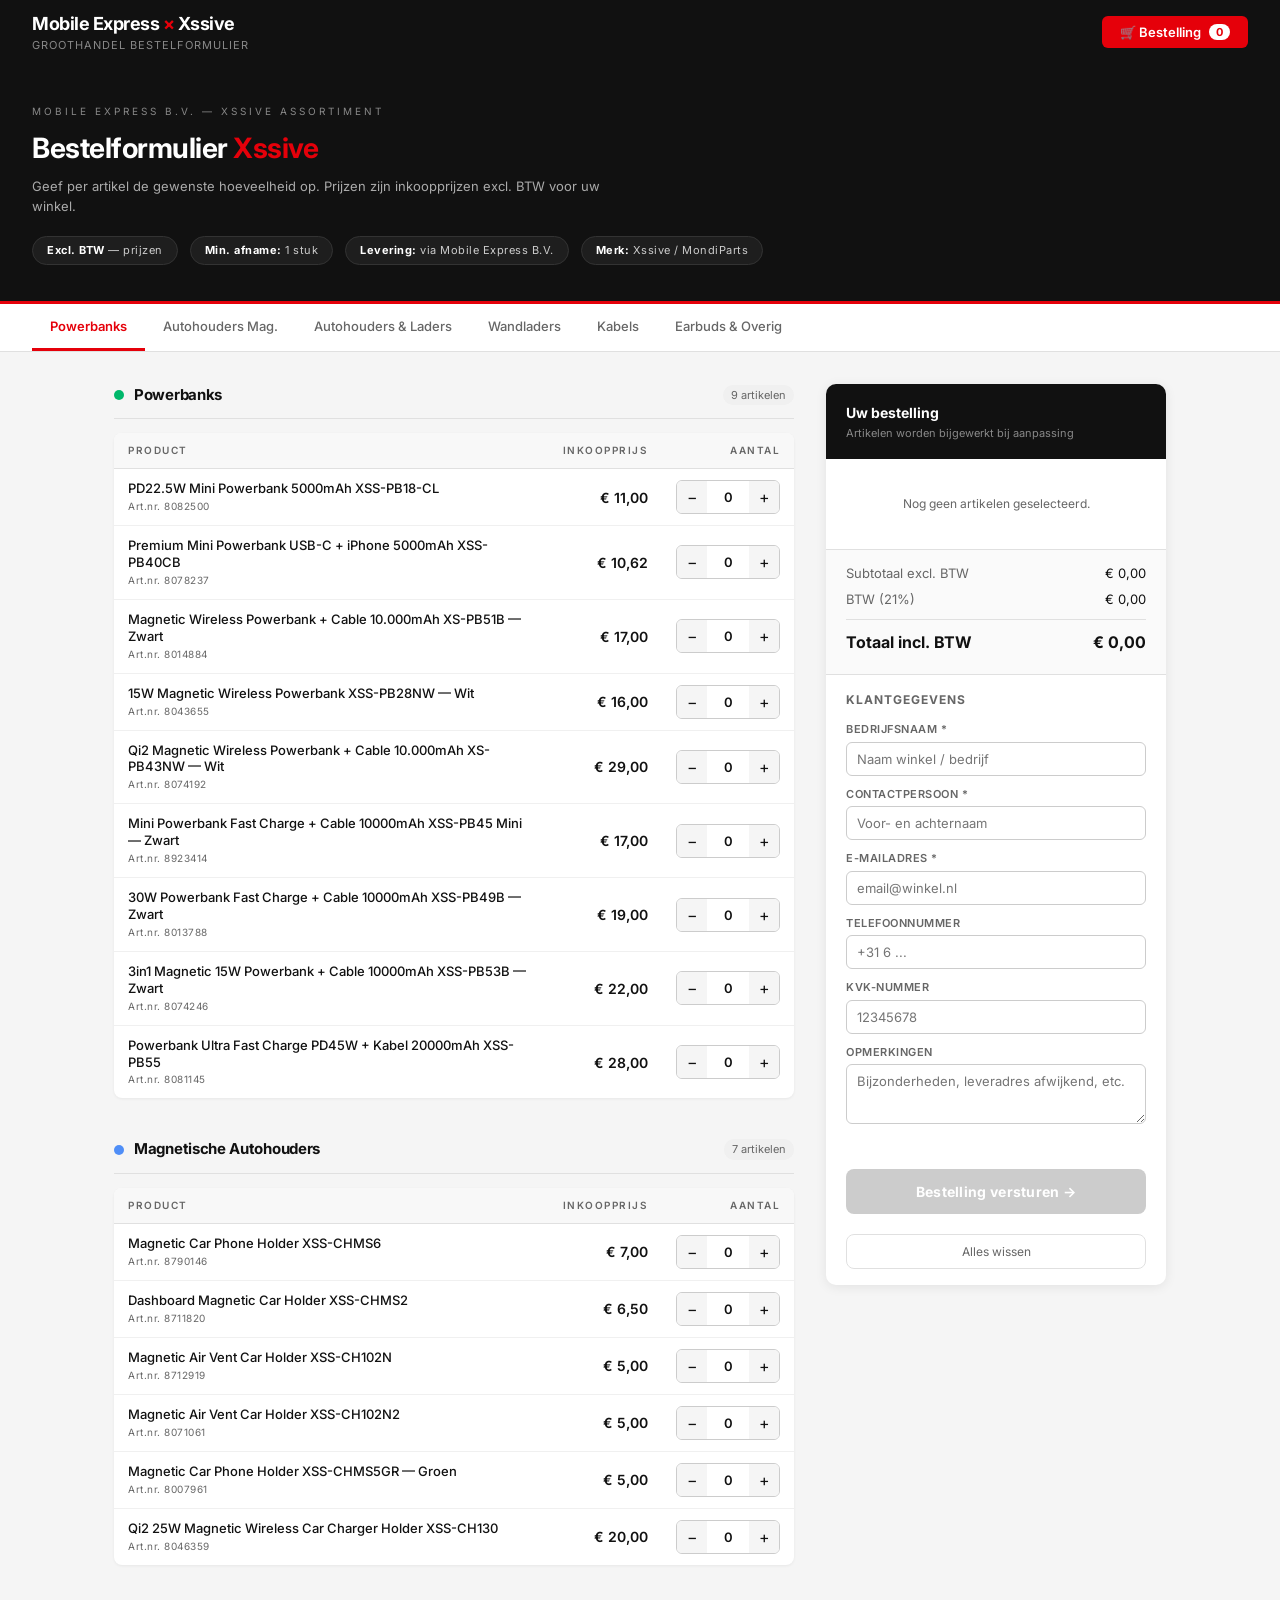
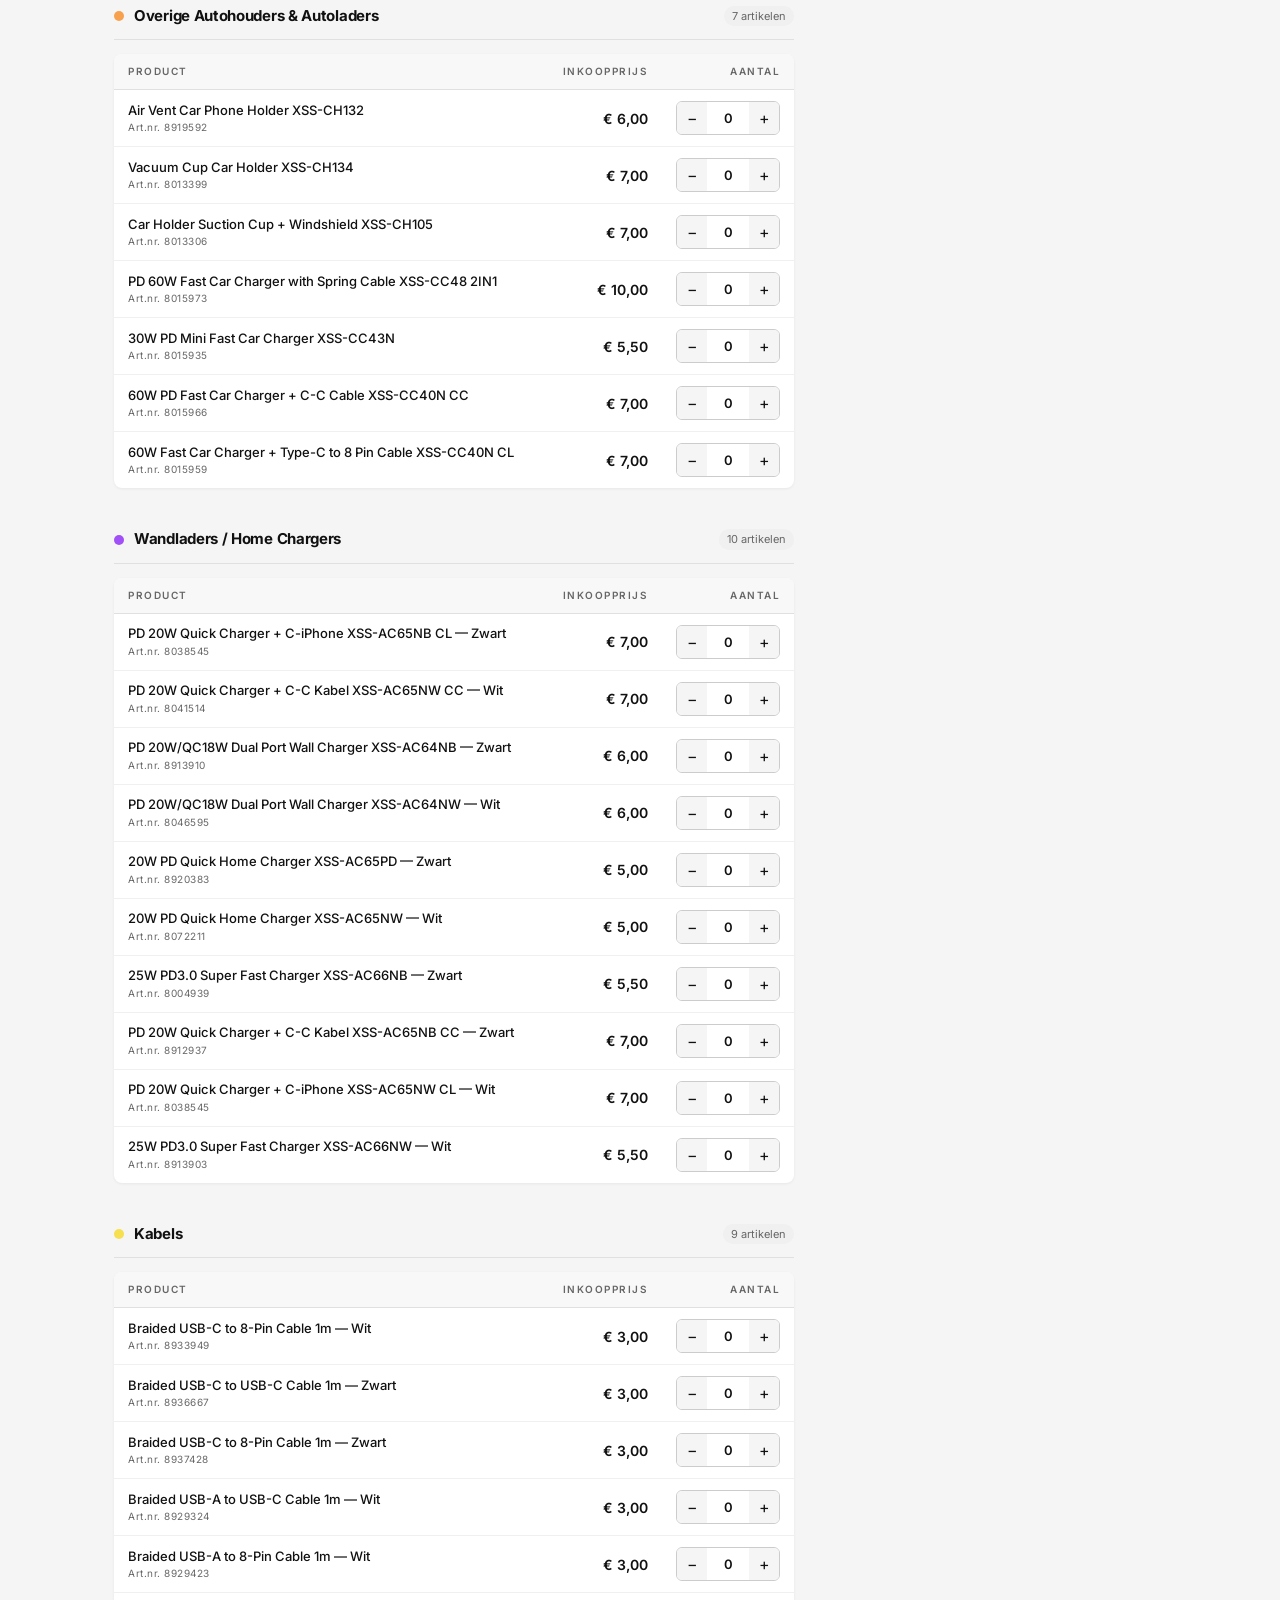
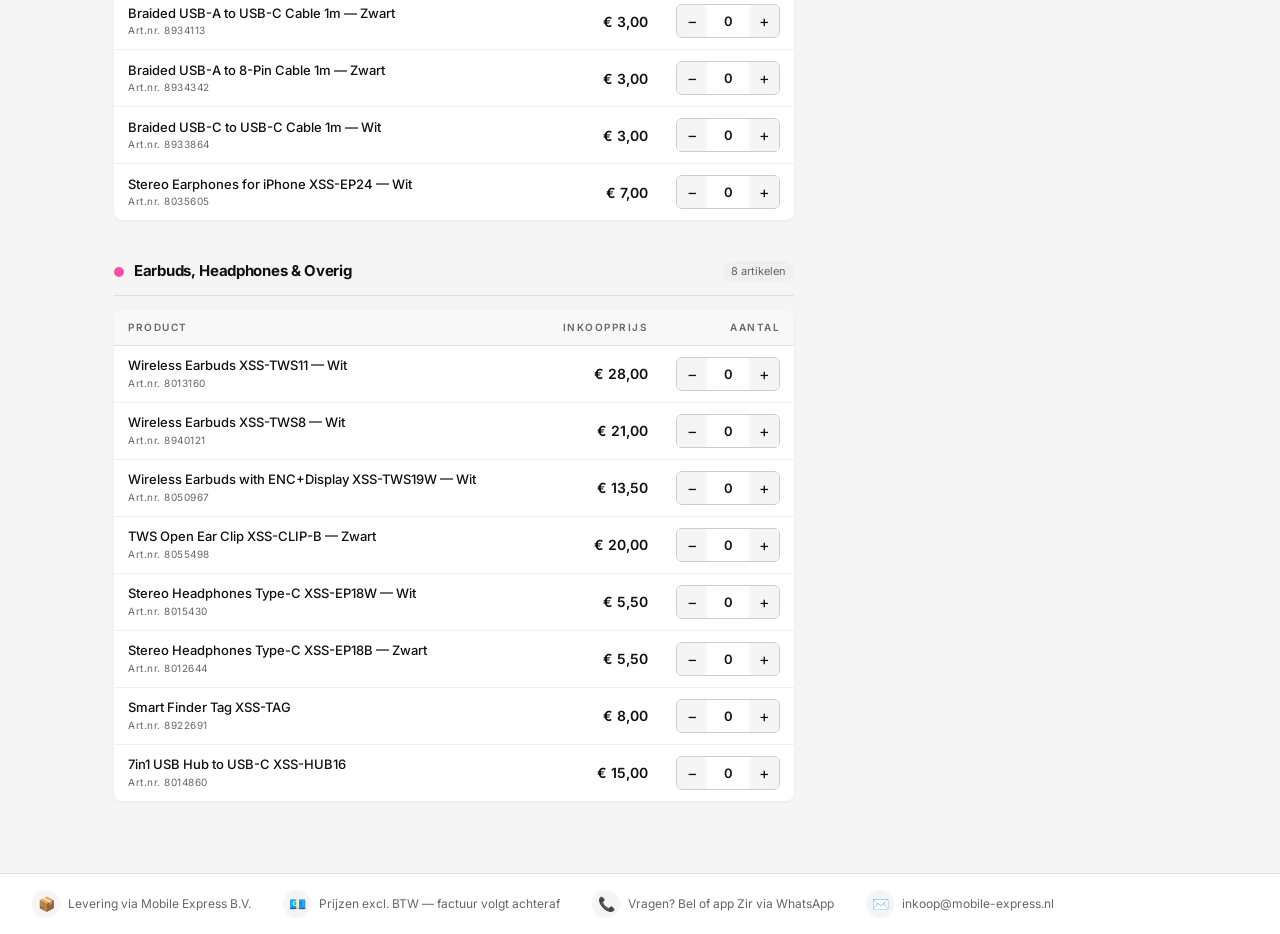
==== xssive.html @ 96670364 "Add files via upload" ====
<!DOCTYPE html>
<html lang="nl">
<head>
<meta charset="UTF-8">
<meta name="viewport" content="width=device-width, initial-scale=1.0">
<title>Xssive Bestelformulier — Mobile Express B.V.</title>
<link href="https://fonts.googleapis.com/css2?family=Inter:wght@400;500;600;700&display=swap" rel="stylesheet">
<style>
  *, *::before, *::after { box-sizing: border-box; margin: 0; padding: 0; }

  :root {
    --primary: #111111;
    --accent: #E5000A;
    --bg: #f5f5f5;
    --white: #ffffff;
    --border: #e0e0e0;
    --text: #111111;
    --muted: #666666;
    --light: #fafafa;
    --green: #007a33;
    --input-border: #cccccc;
  }

  body {
    font-family: 'Inter', -apple-system, sans-serif;
    background: var(--bg);
    color: var(--text);
    font-size: 14px;
    line-height: 1.5;
  }

  /* ── HEADER ── */
  .site-header {
    background: var(--primary);
    color: white;
    padding: 0 32px;
    display: flex;
    align-items: center;
    justify-content: space-between;
    height: 64px;
    position: sticky;
    top: 0;
    z-index: 100;
  }
  .site-header .brand {
    font-size: 18px;
    font-weight: 700;
    letter-spacing: -0.5px;
    color: white;
    text-decoration: none;
  }
  .site-header .brand span { color: var(--accent); }
  .site-header .tagline {
    font-size: 11px;
    color: #888;
    letter-spacing: 1px;
    text-transform: uppercase;
  }
  .cart-indicator {
    background: var(--accent);
    color: white;
    border: none;
    border-radius: 6px;
    padding: 8px 18px;
    font-size: 13px;
    font-weight: 600;
    cursor: pointer;
    font-family: inherit;
    display: flex;
    align-items: center;
    gap: 8px;
  }
  .cart-count {
    background: white;
    color: var(--accent);
    border-radius: 10px;
    padding: 1px 7px;
    font-size: 11px;
    font-weight: 700;
  }

  /* ── PAGE HERO ── */
  .page-hero {
    background: var(--primary);
    color: white;
    padding: 40px 32px 36px;
    border-bottom: 3px solid var(--accent);
  }
  .page-hero .hero-label {
    font-size: 10px;
    letter-spacing: 3px;
    text-transform: uppercase;
    color: #888;
    margin-bottom: 8px;
  }
  .page-hero h1 {
    font-size: 28px;
    font-weight: 700;
    letter-spacing: -0.5px;
    margin-bottom: 8px;
  }
  .page-hero h1 em {
    color: var(--accent);
    font-style: normal;
  }
  .page-hero p {
    color: #aaa;
    font-size: 13px;
    max-width: 600px;
  }
  .hero-pills {
    display: flex;
    gap: 12px;
    margin-top: 20px;
    flex-wrap: wrap;
  }
  .pill {
    background: #1e1e1e;
    border: 1px solid #333;
    border-radius: 20px;
    padding: 5px 14px;
    font-size: 11px;
    color: #ccc;
    letter-spacing: 0.5px;
  }
  .pill strong { color: white; }

  /* ── CATEGORY TABS ── */
  .cat-nav {
    background: white;
    border-bottom: 1px solid var(--border);
    padding: 0 32px;
    display: flex;
    gap: 0;
    overflow-x: auto;
    position: sticky;
    top: 64px;
    z-index: 90;
  }
  .cat-btn {
    background: none;
    border: none;
    border-bottom: 3px solid transparent;
    padding: 14px 18px;
    font-size: 13px;
    font-weight: 500;
    color: var(--muted);
    cursor: pointer;
    white-space: nowrap;
    font-family: inherit;
    transition: color 0.15s, border-color 0.15s;
  }
  .cat-btn:hover { color: var(--text); }
  .cat-btn.active {
    color: var(--accent);
    border-bottom-color: var(--accent);
    font-weight: 600;
  }

  /* ── MAIN LAYOUT ── */
  .main {
    max-width: 1100px;
    margin: 0 auto;
    padding: 32px 24px;
    display: grid;
    grid-template-columns: 1fr 340px;
    gap: 32px;
    align-items: start;
  }

  /* ── CATEGORY SECTIONS ── */
  .cat-section { margin-bottom: 40px; }
  .cat-section:last-child { margin-bottom: 0; }

  .cat-heading {
    display: flex;
    align-items: center;
    gap: 10px;
    margin-bottom: 14px;
    padding-bottom: 12px;
    border-bottom: 1px solid var(--border);
  }
  .cat-dot {
    width: 10px;
    height: 10px;
    border-radius: 50%;
    flex-shrink: 0;
  }
  .cat-heading h2 {
    font-size: 15px;
    font-weight: 700;
    letter-spacing: -0.3px;
    flex: 1;
  }
  .cat-count {
    font-size: 11px;
    color: var(--muted);
    background: #f0f0f0;
    padding: 2px 8px;
    border-radius: 10px;
  }

  /* ── PRODUCT TABLE ── */
  .product-table {
    width: 100%;
    border-collapse: collapse;
    background: white;
    border-radius: 8px;
    overflow: hidden;
    box-shadow: 0 1px 3px rgba(0,0,0,0.06);
  }
  .product-table thead {
    background: #f8f8f8;
    border-bottom: 1px solid var(--border);
  }
  .product-table thead th {
    padding: 10px 14px;
    font-size: 10px;
    font-weight: 600;
    text-transform: uppercase;
    letter-spacing: 1.5px;
    color: var(--muted);
    text-align: left;
  }
  .product-table thead th:last-child,
  .product-table thead th:nth-last-child(2) { text-align: right; }
  .product-table tbody tr {
    border-bottom: 1px solid #f0f0f0;
    transition: background 0.1s;
  }
  .product-table tbody tr:last-child { border-bottom: none; }
  .product-table tbody tr:hover { background: #fafafa; }
  .product-table tbody td {
    padding: 11px 14px;
    vertical-align: middle;
  }
  .product-table tbody td:last-child { text-align: right; }
  .product-table tbody td:nth-last-child(2) { text-align: right; }

  .prod-name { font-size: 13px; font-weight: 500; line-height: 1.3; }
  .prod-sku { font-size: 10px; color: var(--muted); margin-top: 2px; letter-spacing: 0.5px; }
  .prod-price { font-size: 14px; font-weight: 600; color: var(--text); white-space: nowrap; }

  /* ── QTY INPUT ── */
  .qty-cell { width: 110px; }
  .qty-wrap {
    display: flex;
    align-items: center;
    border: 1px solid var(--input-border);
    border-radius: 6px;
    overflow: hidden;
    background: white;
  }
  .qty-btn {
    width: 30px;
    height: 32px;
    background: #f5f5f5;
    border: none;
    font-size: 16px;
    cursor: pointer;
    color: var(--text);
    display: flex;
    align-items: center;
    justify-content: center;
    transition: background 0.1s;
    flex-shrink: 0;
    font-family: inherit;
  }
  .qty-btn:hover { background: #eee; }
  .qty-input {
    width: 42px;
    height: 32px;
    border: none;
    text-align: center;
    font-size: 13px;
    font-weight: 600;
    font-family: inherit;
    background: white;
    color: var(--text);
    outline: none;
    -moz-appearance: textfield;
  }
  .qty-input::-webkit-outer-spin-button,
  .qty-input::-webkit-inner-spin-button { -webkit-appearance: none; }

  /* ── ORDER SIDEBAR ── */
  .order-sidebar {
    position: sticky;
    top: 120px;
  }

  .sidebar-card {
    background: white;
    border-radius: 10px;
    box-shadow: 0 2px 12px rgba(0,0,0,0.08);
    overflow: hidden;
  }
  .sidebar-header {
    background: var(--primary);
    color: white;
    padding: 18px 20px;
  }
  .sidebar-header h3 {
    font-size: 14px;
    font-weight: 700;
    margin-bottom: 2px;
  }
  .sidebar-header p {
    font-size: 11px;
    color: #888;
  }

  .order-lines {
    padding: 16px 20px;
    max-height: 340px;
    overflow-y: auto;
    min-height: 80px;
  }
  .order-empty {
    text-align: center;
    color: var(--muted);
    font-size: 12px;
    padding: 20px 0;
  }
  .order-line {
    display: flex;
    justify-content: space-between;
    align-items: flex-start;
    padding: 7px 0;
    border-bottom: 1px solid #f5f5f5;
    gap: 8px;
  }
  .order-line:last-child { border-bottom: none; }
  .order-line-name {
    font-size: 11px;
    line-height: 1.4;
    flex: 1;
    color: var(--text);
  }
  .order-line-qty {
    font-size: 11px;
    color: var(--muted);
    white-space: nowrap;
  }
  .order-line-total {
    font-size: 12px;
    font-weight: 600;
    white-space: nowrap;
    color: var(--text);
  }

  .sidebar-totals {
    padding: 14px 20px;
    background: #fafafa;
    border-top: 1px solid var(--border);
  }
  .total-row {
    display: flex;
    justify-content: space-between;
    margin-bottom: 6px;
    font-size: 13px;
  }
  .total-row.grand {
    font-weight: 700;
    font-size: 16px;
    margin-top: 10px;
    padding-top: 10px;
    border-top: 1px solid var(--border);
  }
  .total-row .label { color: var(--muted); }
  .total-row.grand .label { color: var(--text); }

  /* ── KLANTGEGEVENS FORM ── */
  .customer-form {
    padding: 16px 20px;
    border-top: 1px solid var(--border);
  }
  .customer-form h4 {
    font-size: 12px;
    font-weight: 700;
    text-transform: uppercase;
    letter-spacing: 1px;
    color: var(--muted);
    margin-bottom: 12px;
  }
  .form-field {
    margin-bottom: 10px;
  }
  .form-field label {
    display: block;
    font-size: 11px;
    font-weight: 600;
    color: var(--muted);
    margin-bottom: 4px;
    text-transform: uppercase;
    letter-spacing: 0.5px;
  }
  .form-field input,
  .form-field textarea,
  .form-field select {
    width: 100%;
    border: 1px solid var(--input-border);
    border-radius: 6px;
    padding: 8px 10px;
    font-size: 13px;
    font-family: inherit;
    color: var(--text);
    background: white;
    outline: none;
    transition: border-color 0.15s;
  }
  .form-field input:focus,
  .form-field textarea:focus,
  .form-field select:focus { border-color: var(--accent); }
  .form-field textarea { resize: vertical; min-height: 60px; }

  /* ── SUBMIT ── */
  .btn-order {
    width: 100%;
    background: var(--accent);
    color: white;
    border: none;
    border-radius: 8px;
    padding: 14px;
    font-size: 14px;
    font-weight: 700;
    cursor: pointer;
    font-family: inherit;
    letter-spacing: 0.3px;
    margin: 14px 20px 20px;
    width: calc(100% - 40px);
    transition: background 0.15s;
  }
  .btn-order:hover { background: #c0000a; }
  .btn-order:disabled {
    background: #ccc;
    cursor: not-allowed;
  }

  .btn-reset {
    width: calc(100% - 40px);
    margin: 0 20px 16px;
    background: none;
    border: 1px solid var(--border);
    border-radius: 8px;
    padding: 9px;
    font-size: 12px;
    color: var(--muted);
    cursor: pointer;
    font-family: inherit;
    transition: background 0.1s;
  }
  .btn-reset:hover { background: #f5f5f5; }

  /* ── INFO FOOTER ── */
  .info-bar {
    background: white;
    border-top: 1px solid var(--border);
    padding: 16px 32px;
    display: flex;
    gap: 32px;
    flex-wrap: wrap;
    margin-top: 40px;
  }
  .info-item {
    display: flex;
    align-items: center;
    gap: 8px;
    font-size: 12px;
    color: var(--muted);
  }
  .info-icon {
    width: 28px;
    height: 28px;
    background: #f5f5f5;
    border-radius: 50%;
    display: flex;
    align-items: center;
    justify-content: center;
    font-size: 14px;
  }

  /* ── SUCCESS STATE ── */
  .success-overlay {
    display: none;
    position: fixed;
    inset: 0;
    background: rgba(0,0,0,0.7);
    z-index: 200;
    align-items: center;
    justify-content: center;
  }
  .success-overlay.show { display: flex; }
  .success-box {
    background: white;
    border-radius: 12px;
    padding: 40px;
    max-width: 440px;
    width: 90%;
    text-align: center;
  }
  .success-icon {
    width: 64px;
    height: 64px;
    background: #e8f5e9;
    border-radius: 50%;
    display: flex;
    align-items: center;
    justify-content: center;
    font-size: 30px;
    margin: 0 auto 20px;
  }
  .success-box h2 { font-size: 20px; font-weight: 700; margin-bottom: 8px; }
  .success-box p { color: var(--muted); font-size: 13px; margin-bottom: 20px; line-height: 1.6; }
  .success-box button {
    background: var(--primary);
    color: white;
    border: none;
    border-radius: 8px;
    padding: 12px 28px;
    font-size: 14px;
    font-weight: 600;
    cursor: pointer;
    font-family: inherit;
  }

  /* Responsive */
  @media (max-width: 800px) {
    .main { grid-template-columns: 1fr; padding: 16px; }
    .order-sidebar { position: static; }
    .cat-nav { padding: 0 16px; }
    .page-hero { padding: 24px 16px; }
    .site-header { padding: 0 16px; }
  }

  /* Colors per category */
  .dot-pb  { background: #00b86b; }
  .dot-mag { background: #4f8ef7; }
  .dot-car { background: #f7a14f; }
  .dot-wl  { background: #a14ff7; }
  .dot-kab { background: #f7e04f; }
  .dot-ear { background: #f74fa1; }
</style>
</head>
<body>

<!-- HEADER -->
<header class="site-header">
  <div>
    <a class="brand" href="#">Mobile Express <span>×</span> Xssive</a>
    <div class="tagline">Groothandel bestelformulier</div>
  </div>
  <button class="cart-indicator" onclick="scrollToSidebar()">
    🛒 Bestelling
    <span class="cart-count" id="cartCount">0</span>
  </button>
</header>

<!-- HERO -->
<div class="page-hero">
  <div class="hero-label">Mobile Express B.V. — Xssive assortiment</div>
  <h1>Bestelformulier <em>Xssive</em></h1>
  <p>Geef per artikel de gewenste hoeveelheid op. Prijzen zijn inkoopprijzen excl. BTW voor uw winkel.</p>
  <div class="hero-pills">
    <div class="pill"><strong>Excl. BTW</strong> — prijzen</div>
    <div class="pill"><strong>Min. afname:</strong> 1 stuk</div>
    <div class="pill"><strong>Levering:</strong> via Mobile Express B.V.</div>
    <div class="pill"><strong>Merk:</strong> Xssive / MondiParts</div>
  </div>
</div>

<!-- CATEGORY TABS -->
<nav class="cat-nav" id="catNav">
  <button class="cat-btn active" onclick="scrollTo('powerbanks')">Powerbanks</button>
  <button class="cat-btn" onclick="scrollTo('mag')">Autohouders Mag.</button>
  <button class="cat-btn" onclick="scrollTo('car')">Autohouders & Laders</button>
  <button class="cat-btn" onclick="scrollTo('wandladers')">Wandladers</button>
  <button class="cat-btn" onclick="scrollTo('kabels')">Kabels</button>
  <button class="cat-btn" onclick="scrollTo('earbuds')">Earbuds & Overig</button>
</nav>

<!-- MAIN -->
<div class="main">
  <div class="products-col">

    <!-- ── POWERBANKS ── -->
    <div class="cat-section" id="powerbanks">
      <div class="cat-heading">
        <div class="cat-dot dot-pb"></div>
        <h2>Powerbanks</h2>
        <span class="cat-count">9 artikelen</span>
      </div>
      <table class="product-table">
        <thead>
          <tr>
            <th>Product</th>
            <th>Inkoopprijs</th>
            <th style="width:110px">Aantal</th>
          </tr>
        </thead>
        <tbody>
          <tr>
            <td><div class="prod-name">PD22.5W Mini Powerbank 5000mAh XSS-PB18-CL</div><div class="prod-sku">Art.nr. 8082500</div></td>
            <td><span class="prod-price">€ 11,00</span></td>
            <td class="qty-cell"><div class="qty-wrap"><button class="qty-btn" onclick="adj(this,-1)">−</button><input class="qty-input" type="number" min="0" value="0" onchange="updateCart()" data-name="PD22.5W Mini Powerbank 5000mAh XSS-PB18-CL" data-price="11.00"><button class="qty-btn" onclick="adj(this,1)">+</button></div></td>
          </tr>
          <tr>
            <td><div class="prod-name">Premium Mini Powerbank USB-C + iPhone 5000mAh XSS-PB40CB</div><div class="prod-sku">Art.nr. 8078237</div></td>
            <td><span class="prod-price">€ 10,62</span></td>
            <td class="qty-cell"><div class="qty-wrap"><button class="qty-btn" onclick="adj(this,-1)">−</button><input class="qty-input" type="number" min="0" value="0" onchange="updateCart()" data-name="Premium Mini Powerbank USB-C + iPhone 5000mAh XSS-PB40CB" data-price="10.62"><button class="qty-btn" onclick="adj(this,1)">+</button></div></td>
          </tr>
          <tr>
            <td><div class="prod-name">Magnetic Wireless Powerbank + Cable 10.000mAh XS-PB51B — Zwart</div><div class="prod-sku">Art.nr. 8014884</div></td>
            <td><span class="prod-price">€ 17,00</span></td>
            <td class="qty-cell"><div class="qty-wrap"><button class="qty-btn" onclick="adj(this,-1)">−</button><input class="qty-input" type="number" min="0" value="0" onchange="updateCart()" data-name="Magnetic Wireless Powerbank + Cable 10.000mAh XS-PB51B — Zwart" data-price="17.00"><button class="qty-btn" onclick="adj(this,1)">+</button></div></td>
          </tr>
          <tr>
            <td><div class="prod-name">15W Magnetic Wireless Powerbank XSS-PB28NW — Wit</div><div class="prod-sku">Art.nr. 8043655</div></td>
            <td><span class="prod-price">€ 16,00</span></td>
            <td class="qty-cell"><div class="qty-wrap"><button class="qty-btn" onclick="adj(this,-1)">−</button><input class="qty-input" type="number" min="0" value="0" onchange="updateCart()" data-name="15W Magnetic Wireless Powerbank XSS-PB28NW — Wit" data-price="16.00"><button class="qty-btn" onclick="adj(this,1)">+</button></div></td>
          </tr>
          <tr>
            <td><div class="prod-name">Qi2 Magnetic Wireless Powerbank + Cable 10.000mAh XS-PB43NW — Wit</div><div class="prod-sku">Art.nr. 8074192</div></td>
            <td><span class="prod-price">€ 29,00</span></td>
            <td class="qty-cell"><div class="qty-wrap"><button class="qty-btn" onclick="adj(this,-1)">−</button><input class="qty-input" type="number" min="0" value="0" onchange="updateCart()" data-name="Qi2 Magnetic Wireless Powerbank + Cable 10.000mAh XS-PB43NW — Wit" data-price="29.00"><button class="qty-btn" onclick="adj(this,1)">+</button></div></td>
          </tr>
          <tr>
            <td><div class="prod-name">Mini Powerbank Fast Charge + Cable 10000mAh XSS-PB45 Mini — Zwart</div><div class="prod-sku">Art.nr. 8923414</div></td>
            <td><span class="prod-price">€ 17,00</span></td>
            <td class="qty-cell"><div class="qty-wrap"><button class="qty-btn" onclick="adj(this,-1)">−</button><input class="qty-input" type="number" min="0" value="0" onchange="updateCart()" data-name="Mini Powerbank Fast Charge + Cable 10000mAh XSS-PB45 Mini — Zwart" data-price="17.00"><button class="qty-btn" onclick="adj(this,1)">+</button></div></td>
          </tr>
          <tr>
            <td><div class="prod-name">30W Powerbank Fast Charge + Cable 10000mAh XSS-PB49B — Zwart</div><div class="prod-sku">Art.nr. 8013788</div></td>
            <td><span class="prod-price">€ 19,00</span></td>
            <td class="qty-cell"><div class="qty-wrap"><button class="qty-btn" onclick="adj(this,-1)">−</button><input class="qty-input" type="number" min="0" value="0" onchange="updateCart()" data-name="30W Powerbank Fast Charge + Cable 10000mAh XSS-PB49B — Zwart" data-price="19.00"><button class="qty-btn" onclick="adj(this,1)">+</button></div></td>
          </tr>
          <tr>
            <td><div class="prod-name">3in1 Magnetic 15W Powerbank + Cable 10000mAh XSS-PB53B — Zwart</div><div class="prod-sku">Art.nr. 8074246</div></td>
            <td><span class="prod-price">€ 22,00</span></td>
            <td class="qty-cell"><div class="qty-wrap"><button class="qty-btn" onclick="adj(this,-1)">−</button><input class="qty-input" type="number" min="0" value="0" onchange="updateCart()" data-name="3in1 Magnetic 15W Powerbank + Cable 10000mAh XSS-PB53B — Zwart" data-price="22.00"><button class="qty-btn" onclick="adj(this,1)">+</button></div></td>
          </tr>
          <tr>
            <td><div class="prod-name">Powerbank Ultra Fast Charge PD45W + Kabel 20000mAh XSS-PB55</div><div class="prod-sku">Art.nr. 8081145</div></td>
            <td><span class="prod-price">€ 28,00</span></td>
            <td class="qty-cell"><div class="qty-wrap"><button class="qty-btn" onclick="adj(this,-1)">−</button><input class="qty-input" type="number" min="0" value="0" onchange="updateCart()" data-name="Powerbank Ultra Fast Charge PD45W + Kabel 20000mAh XSS-PB55" data-price="28.00"><button class="qty-btn" onclick="adj(this,1)">+</button></div></td>
          </tr>
        </tbody>
      </table>
    </div>

    <!-- ── MAGNETISCHE AUTOHOUDERS ── -->
    <div class="cat-section" id="mag">
      <div class="cat-heading">
        <div class="cat-dot dot-mag"></div>
        <h2>Magnetische Autohouders</h2>
        <span class="cat-count">7 artikelen</span>
      </div>
      <table class="product-table">
        <thead>
          <tr><th>Product</th><th>Inkoopprijs</th><th style="width:110px">Aantal</th></tr>
        </thead>
        <tbody>
          <tr>
            <td><div class="prod-name">Magnetic Car Phone Holder XSS-CHMS6</div><div class="prod-sku">Art.nr. 8790146</div></td>
            <td><span class="prod-price">€ 7,00</span></td>
            <td class="qty-cell"><div class="qty-wrap"><button class="qty-btn" onclick="adj(this,-1)">−</button><input class="qty-input" type="number" min="0" value="0" onchange="updateCart()" data-name="Magnetic Car Phone Holder XSS-CHMS6" data-price="7.00"><button class="qty-btn" onclick="adj(this,1)">+</button></div></td>
          </tr>
          <tr>
            <td><div class="prod-name">Dashboard Magnetic Car Holder XSS-CHMS2</div><div class="prod-sku">Art.nr. 8711820</div></td>
            <td><span class="prod-price">€ 6,50</span></td>
            <td class="qty-cell"><div class="qty-wrap"><button class="qty-btn" onclick="adj(this,-1)">−</button><input class="qty-input" type="number" min="0" value="0" onchange="updateCart()" data-name="Dashboard Magnetic Car Holder XSS-CHMS2" data-price="6.50"><button class="qty-btn" onclick="adj(this,1)">+</button></div></td>
          </tr>
          <tr>
            <td><div class="prod-name">Magnetic Air Vent Car Holder XSS-CH102N</div><div class="prod-sku">Art.nr. 8712919</div></td>
            <td><span class="prod-price">€ 5,00</span></td>
            <td class="qty-cell"><div class="qty-wrap"><button class="qty-btn" onclick="adj(this,-1)">−</button><input class="qty-input" type="number" min="0" value="0" onchange="updateCart()" data-name="Magnetic Air Vent Car Holder XSS-CH102N" data-price="5.00"><button class="qty-btn" onclick="adj(this,1)">+</button></div></td>
          </tr>
          <tr>
            <td><div class="prod-name">Magnetic Air Vent Car Holder XSS-CH102N2</div><div class="prod-sku">Art.nr. 8071061</div></td>
            <td><span class="prod-price">€ 5,00</span></td>
            <td class="qty-cell"><div class="qty-wrap"><button class="qty-btn" onclick="adj(this,-1)">−</button><input class="qty-input" type="number" min="0" value="0" onchange="updateCart()" data-name="Magnetic Air Vent Car Holder XSS-CH102N2" data-price="5.00"><button class="qty-btn" onclick="adj(this,1)">+</button></div></td>
          </tr>
          <tr>
            <td><div class="prod-name">Magnetic Car Phone Holder XSS-CHMS5GR — Groen</div><div class="prod-sku">Art.nr. 8007961</div></td>
            <td><span class="prod-price">€ 5,00</span></td>
            <td class="qty-cell"><div class="qty-wrap"><button class="qty-btn" onclick="adj(this,-1)">−</button><input class="qty-input" type="number" min="0" value="0" onchange="updateCart()" data-name="Magnetic Car Phone Holder XSS-CHMS5GR — Groen" data-price="5.00"><button class="qty-btn" onclick="adj(this,1)">+</button></div></td>
          </tr>
          <tr>
            <td><div class="prod-name">Qi2 25W Magnetic Wireless Car Charger Holder XSS-CH130</div><div class="prod-sku">Art.nr. 8046359</div></td>
            <td><span class="prod-price">€ 20,00</span></td>
            <td class="qty-cell"><div class="qty-wrap"><button class="qty-btn" onclick="adj(this,-1)">−</button><input class="qty-input" type="number" min="0" value="0" onchange="updateCart()" data-name="Qi2 25W Magnetic Wireless Car Charger Holder XSS-CH130" data-price="20.00"><button class="qty-btn" onclick="adj(this,1)">+</button></div></td>
          </tr>
        </tbody>
      </table>
    </div>

    <!-- ── OVERIGE AUTOHOUDERS & AUTOLADERS ── -->
    <div class="cat-section" id="car">
      <div class="cat-heading">
        <div class="cat-dot dot-car"></div>
        <h2>Overige Autohouders &amp; Autoladers</h2>
        <span class="cat-count">7 artikelen</span>
      </div>
      <table class="product-table">
        <thead>
          <tr><th>Product</th><th>Inkoopprijs</th><th style="width:110px">Aantal</th></tr>
        </thead>
        <tbody>
          <tr>
            <td><div class="prod-name">Air Vent Car Phone Holder XSS-CH132</div><div class="prod-sku">Art.nr. 8919592</div></td>
            <td><span class="prod-price">€ 6,00</span></td>
            <td class="qty-cell"><div class="qty-wrap"><button class="qty-btn" onclick="adj(this,-1)">−</button><input class="qty-input" type="number" min="0" value="0" onchange="updateCart()" data-name="Air Vent Car Phone Holder XSS-CH132" data-price="6.00"><button class="qty-btn" onclick="adj(this,1)">+</button></div></td>
          </tr>
          <tr>
            <td><div class="prod-name">Vacuum Cup Car Holder XSS-CH134</div><div class="prod-sku">Art.nr. 8013399</div></td>
            <td><span class="prod-price">€ 7,00</span></td>
            <td class="qty-cell"><div class="qty-wrap"><button class="qty-btn" onclick="adj(this,-1)">−</button><input class="qty-input" type="number" min="0" value="0" onchange="updateCart()" data-name="Vacuum Cup Car Holder XSS-CH134" data-price="7.00"><button class="qty-btn" onclick="adj(this,1)">+</button></div></td>
          </tr>
          <tr>
            <td><div class="prod-name">Car Holder Suction Cup + Windshield XSS-CH105</div><div class="prod-sku">Art.nr. 8013306</div></td>
            <td><span class="prod-price">€ 7,00</span></td>
            <td class="qty-cell"><div class="qty-wrap"><button class="qty-btn" onclick="adj(this,-1)">−</button><input class="qty-input" type="number" min="0" value="0" onchange="updateCart()" data-name="Car Holder Suction Cup + Windshield XSS-CH105" data-price="7.00"><button class="qty-btn" onclick="adj(this,1)">+</button></div></td>
          </tr>
          <tr>
            <td><div class="prod-name">PD 60W Fast Car Charger with Spring Cable XSS-CC48 2IN1</div><div class="prod-sku">Art.nr. 8015973</div></td>
            <td><span class="prod-price">€ 10,00</span></td>
            <td class="qty-cell"><div class="qty-wrap"><button class="qty-btn" onclick="adj(this,-1)">−</button><input class="qty-input" type="number" min="0" value="0" onchange="updateCart()" data-name="PD 60W Fast Car Charger with Spring Cable XSS-CC48 2IN1" data-price="10.00"><button class="qty-btn" onclick="adj(this,1)">+</button></div></td>
          </tr>
          <tr>
            <td><div class="prod-name">30W PD Mini Fast Car Charger XSS-CC43N</div><div class="prod-sku">Art.nr. 8015935</div></td>
            <td><span class="prod-price">€ 5,50</span></td>
            <td class="qty-cell"><div class="qty-wrap"><button class="qty-btn" onclick="adj(this,-1)">−</button><input class="qty-input" type="number" min="0" value="0" onchange="updateCart()" data-name="30W PD Mini Fast Car Charger XSS-CC43N" data-price="5.50"><button class="qty-btn" onclick="adj(this,1)">+</button></div></td>
          </tr>
          <tr>
            <td><div class="prod-name">60W PD Fast Car Charger + C-C Cable XSS-CC40N CC</div><div class="prod-sku">Art.nr. 8015966</div></td>
            <td><span class="prod-price">€ 7,00</span></td>
            <td class="qty-cell"><div class="qty-wrap"><button class="qty-btn" onclick="adj(this,-1)">−</button><input class="qty-input" type="number" min="0" value="0" onchange="updateCart()" data-name="60W PD Fast Car Charger + C-C Cable XSS-CC40N CC" data-price="7.00"><button class="qty-btn" onclick="adj(this,1)">+</button></div></td>
          </tr>
          <tr>
            <td><div class="prod-name">60W Fast Car Charger + Type-C to 8 Pin Cable XSS-CC40N CL</div><div class="prod-sku">Art.nr. 8015959</div></td>
            <td><span class="prod-price">€ 7,00</span></td>
            <td class="qty-cell"><div class="qty-wrap"><button class="qty-btn" onclick="adj(this,-1)">−</button><input class="qty-input" type="number" min="0" value="0" onchange="updateCart()" data-name="60W Fast Car Charger + Type-C to 8 Pin Cable XSS-CC40N CL" data-price="7.00"><button class="qty-btn" onclick="adj(this,1)">+</button></div></td>
          </tr>
        </tbody>
      </table>
    </div>

    <!-- ── WANDLADERS ── -->
    <div class="cat-section" id="wandladers">
      <div class="cat-heading">
        <div class="cat-dot dot-wl"></div>
        <h2>Wandladers / Home Chargers</h2>
        <span class="cat-count">10 artikelen</span>
      </div>
      <table class="product-table">
        <thead>
          <tr><th>Product</th><th>Inkoopprijs</th><th style="width:110px">Aantal</th></tr>
        </thead>
        <tbody>
          <tr>
            <td><div class="prod-name">PD 20W Quick Charger + C-iPhone XSS-AC65NB CL — Zwart</div><div class="prod-sku">Art.nr. 8038545</div></td>
            <td><span class="prod-price">€ 7,00</span></td>
            <td class="qty-cell"><div class="qty-wrap"><button class="qty-btn" onclick="adj(this,-1)">−</button><input class="qty-input" type="number" min="0" value="0" onchange="updateCart()" data-name="PD 20W Quick Charger + C-iPhone XSS-AC65NB CL — Zwart" data-price="7.00"><button class="qty-btn" onclick="adj(this,1)">+</button></div></td>
          </tr>
          <tr>
            <td><div class="prod-name">PD 20W Quick Charger + C-C Kabel XSS-AC65NW CC — Wit</div><div class="prod-sku">Art.nr. 8041514</div></td>
            <td><span class="prod-price">€ 7,00</span></td>
            <td class="qty-cell"><div class="qty-wrap"><button class="qty-btn" onclick="adj(this,-1)">−</button><input class="qty-input" type="number" min="0" value="0" onchange="updateCart()" data-name="PD 20W Quick Charger + C-C Kabel XSS-AC65NW CC — Wit" data-price="7.00"><button class="qty-btn" onclick="adj(this,1)">+</button></div></td>
          </tr>
          <tr>
            <td><div class="prod-name">PD 20W/QC18W Dual Port Wall Charger XSS-AC64NB — Zwart</div><div class="prod-sku">Art.nr. 8913910</div></td>
            <td><span class="prod-price">€ 6,00</span></td>
            <td class="qty-cell"><div class="qty-wrap"><button class="qty-btn" onclick="adj(this,-1)">−</button><input class="qty-input" type="number" min="0" value="0" onchange="updateCart()" data-name="PD 20W/QC18W Dual Port Wall Charger XSS-AC64NB — Zwart" data-price="6.00"><button class="qty-btn" onclick="adj(this,1)">+</button></div></td>
          </tr>
          <tr>
            <td><div class="prod-name">PD 20W/QC18W Dual Port Wall Charger XSS-AC64NW — Wit</div><div class="prod-sku">Art.nr. 8046595</div></td>
            <td><span class="prod-price">€ 6,00</span></td>
            <td class="qty-cell"><div class="qty-wrap"><button class="qty-btn" onclick="adj(this,-1)">−</button><input class="qty-input" type="number" min="0" value="0" onchange="updateCart()" data-name="PD 20W/QC18W Dual Port Wall Charger XSS-AC64NW — Wit" data-price="6.00"><button class="qty-btn" onclick="adj(this,1)">+</button></div></td>
          </tr>
          <tr>
            <td><div class="prod-name">20W PD Quick Home Charger XSS-AC65PD — Zwart</div><div class="prod-sku">Art.nr. 8920383</div></td>
            <td><span class="prod-price">€ 5,00</span></td>
            <td class="qty-cell"><div class="qty-wrap"><button class="qty-btn" onclick="adj(this,-1)">−</button><input class="qty-input" type="number" min="0" value="0" onchange="updateCart()" data-name="20W PD Quick Home Charger XSS-AC65PD — Zwart" data-price="5.00"><button class="qty-btn" onclick="adj(this,1)">+</button></div></td>
          </tr>
          <tr>
            <td><div class="prod-name">20W PD Quick Home Charger XSS-AC65NW — Wit</div><div class="prod-sku">Art.nr. 8072211</div></td>
            <td><span class="prod-price">€ 5,00</span></td>
            <td class="qty-cell"><div class="qty-wrap"><button class="qty-btn" onclick="adj(this,-1)">−</button><input class="qty-input" type="number" min="0" value="0" onchange="updateCart()" data-name="20W PD Quick Home Charger XSS-AC65NW — Wit" data-price="5.00"><button class="qty-btn" onclick="adj(this,1)">+</button></div></td>
          </tr>
          <tr>
            <td><div class="prod-name">25W PD3.0 Super Fast Charger XSS-AC66NB — Zwart</div><div class="prod-sku">Art.nr. 8004939</div></td>
            <td><span class="prod-price">€ 5,50</span></td>
            <td class="qty-cell"><div class="qty-wrap"><button class="qty-btn" onclick="adj(this,-1)">−</button><input class="qty-input" type="number" min="0" value="0" onchange="updateCart()" data-name="25W PD3.0 Super Fast Charger XSS-AC66NB — Zwart" data-price="5.50"><button class="qty-btn" onclick="adj(this,1)">+</button></div></td>
          </tr>
          <tr>
            <td><div class="prod-name">PD 20W Quick Charger + C-C Kabel XSS-AC65NB CC — Zwart</div><div class="prod-sku">Art.nr. 8912937</div></td>
            <td><span class="prod-price">€ 7,00</span></td>
            <td class="qty-cell"><div class="qty-wrap"><button class="qty-btn" onclick="adj(this,-1)">−</button><input class="qty-input" type="number" min="0" value="0" onchange="updateCart()" data-name="PD 20W Quick Charger + C-C Kabel XSS-AC65NB CC — Zwart" data-price="7.00"><button class="qty-btn" onclick="adj(this,1)">+</button></div></td>
          </tr>
          <tr>
            <td><div class="prod-name">PD 20W Quick Charger + C-iPhone XSS-AC65NW CL — Wit</div><div class="prod-sku">Art.nr. 8038545</div></td>
            <td><span class="prod-price">€ 7,00</span></td>
            <td class="qty-cell"><div class="qty-wrap"><button class="qty-btn" onclick="adj(this,-1)">−</button><input class="qty-input" type="number" min="0" value="0" onchange="updateCart()" data-name="PD 20W Quick Charger + C-iPhone XSS-AC65NW CL — Wit" data-price="7.00"><button class="qty-btn" onclick="adj(this,1)">+</button></div></td>
          </tr>
          <tr>
            <td><div class="prod-name">25W PD3.0 Super Fast Charger XSS-AC66NW — Wit</div><div class="prod-sku">Art.nr. 8913903</div></td>
            <td><span class="prod-price">€ 5,50</span></td>
            <td class="qty-cell"><div class="qty-wrap"><button class="qty-btn" onclick="adj(this,-1)">−</button><input class="qty-input" type="number" min="0" value="0" onchange="updateCart()" data-name="25W PD3.0 Super Fast Charger XSS-AC66NW — Wit" data-price="5.50"><button class="qty-btn" onclick="adj(this,1)">+</button></div></td>
          </tr>
        </tbody>
      </table>
    </div>

    <!-- ── KABELS ── -->
    <div class="cat-section" id="kabels">
      <div class="cat-heading">
        <div class="cat-dot dot-kab"></div>
        <h2>Kabels</h2>
        <span class="cat-count">9 artikelen</span>
      </div>
      <table class="product-table">
        <thead>
          <tr><th>Product</th><th>Inkoopprijs</th><th style="width:110px">Aantal</th></tr>
        </thead>
        <tbody>
          <tr>
            <td><div class="prod-name">Braided USB-C to 8-Pin Cable 1m — Wit</div><div class="prod-sku">Art.nr. 8933949</div></td>
            <td><span class="prod-price">€ 3,00</span></td>
            <td class="qty-cell"><div class="qty-wrap"><button class="qty-btn" onclick="adj(this,-1)">−</button><input class="qty-input" type="number" min="0" value="0" onchange="updateCart()" data-name="Braided USB-C to 8-Pin Cable 1m — Wit" data-price="3.00"><button class="qty-btn" onclick="adj(this,1)">+</button></div></td>
          </tr>
          <tr>
            <td><div class="prod-name">Braided USB-C to USB-C Cable 1m — Zwart</div><div class="prod-sku">Art.nr. 8936667</div></td>
            <td><span class="prod-price">€ 3,00</span></td>
            <td class="qty-cell"><div class="qty-wrap"><button class="qty-btn" onclick="adj(this,-1)">−</button><input class="qty-input" type="number" min="0" value="0" onchange="updateCart()" data-name="Braided USB-C to USB-C Cable 1m — Zwart" data-price="3.00"><button class="qty-btn" onclick="adj(this,1)">+</button></div></td>
          </tr>
          <tr>
            <td><div class="prod-name">Braided USB-C to 8-Pin Cable 1m — Zwart</div><div class="prod-sku">Art.nr. 8937428</div></td>
            <td><span class="prod-price">€ 3,00</span></td>
            <td class="qty-cell"><div class="qty-wrap"><button class="qty-btn" onclick="adj(this,-1)">−</button><input class="qty-input" type="number" min="0" value="0" onchange="updateCart()" data-name="Braided USB-C to 8-Pin Cable 1m — Zwart" data-price="3.00"><button class="qty-btn" onclick="adj(this,1)">+</button></div></td>
          </tr>
          <tr>
            <td><div class="prod-name">Braided USB-A to USB-C Cable 1m — Wit</div><div class="prod-sku">Art.nr. 8929324</div></td>
            <td><span class="prod-price">€ 3,00</span></td>
            <td class="qty-cell"><div class="qty-wrap"><button class="qty-btn" onclick="adj(this,-1)">−</button><input class="qty-input" type="number" min="0" value="0" onchange="updateCart()" data-name="Braided USB-A to USB-C Cable 1m — Wit" data-price="3.00"><button class="qty-btn" onclick="adj(this,1)">+</button></div></td>
          </tr>
          <tr>
            <td><div class="prod-name">Braided USB-A to 8-Pin Cable 1m — Wit</div><div class="prod-sku">Art.nr. 8929423</div></td>
            <td><span class="prod-price">€ 3,00</span></td>
            <td class="qty-cell"><div class="qty-wrap"><button class="qty-btn" onclick="adj(this,-1)">−</button><input class="qty-input" type="number" min="0" value="0" onchange="updateCart()" data-name="Braided USB-A to 8-Pin Cable 1m — Wit" data-price="3.00"><button class="qty-btn" onclick="adj(this,1)">+</button></div></td>
          </tr>
          <tr>
            <td><div class="prod-name">Braided USB-A to USB-C Cable 1m — Zwart</div><div class="prod-sku">Art.nr. 8934113</div></td>
            <td><span class="prod-price">€ 3,00</span></td>
            <td class="qty-cell"><div class="qty-wrap"><button class="qty-btn" onclick="adj(this,-1)">−</button><input class="qty-input" type="number" min="0" value="0" onchange="updateCart()" data-name="Braided USB-A to USB-C Cable 1m — Zwart" data-price="3.00"><button class="qty-btn" onclick="adj(this,1)">+</button></div></td>
          </tr>
          <tr>
            <td><div class="prod-name">Braided USB-A to 8-Pin Cable 1m — Zwart</div><div class="prod-sku">Art.nr. 8934342</div></td>
            <td><span class="prod-price">€ 3,00</span></td>
            <td class="qty-cell"><div class="qty-wrap"><button class="qty-btn" onclick="adj(this,-1)">−</button><input class="qty-input" type="number" min="0" value="0" onchange="updateCart()" data-name="Braided USB-A to 8-Pin Cable 1m — Zwart" data-price="3.00"><button class="qty-btn" onclick="adj(this,1)">+</button></div></td>
          </tr>
          <tr>
            <td><div class="prod-name">Braided USB-C to USB-C Cable 1m — Wit</div><div class="prod-sku">Art.nr. 8933864</div></td>
            <td><span class="prod-price">€ 3,00</span></td>
            <td class="qty-cell"><div class="qty-wrap"><button class="qty-btn" onclick="adj(this,-1)">−</button><input class="qty-input" type="number" min="0" value="0" onchange="updateCart()" data-name="Braided USB-C to USB-C Cable 1m — Wit" data-price="3.00"><button class="qty-btn" onclick="adj(this,1)">+</button></div></td>
          </tr>
          <tr>
            <td><div class="prod-name">Stereo Earphones for iPhone XSS-EP24 — Wit</div><div class="prod-sku">Art.nr. 8035605</div></td>
            <td><span class="prod-price">€ 7,00</span></td>
            <td class="qty-cell"><div class="qty-wrap"><button class="qty-btn" onclick="adj(this,-1)">−</button><input class="qty-input" type="number" min="0" value="0" onchange="updateCart()" data-name="Stereo Earphones for iPhone XSS-EP24 — Wit" data-price="7.00"><button class="qty-btn" onclick="adj(this,1)">+</button></div></td>
          </tr>
        </tbody>
      </table>
    </div>

    <!-- ── EARBUDS & OVERIG ── -->
    <div class="cat-section" id="earbuds">
      <div class="cat-heading">
        <div class="cat-dot dot-ear"></div>
        <h2>Earbuds, Headphones &amp; Overig</h2>
        <span class="cat-count">8 artikelen</span>
      </div>
      <table class="product-table">
        <thead>
          <tr><th>Product</th><th>Inkoopprijs</th><th style="width:110px">Aantal</th></tr>
        </thead>
        <tbody>
          <tr>
            <td><div class="prod-name">Wireless Earbuds XSS-TWS11 — Wit</div><div class="prod-sku">Art.nr. 8013160</div></td>
            <td><span class="prod-price">€ 28,00</span></td>
            <td class="qty-cell"><div class="qty-wrap"><button class="qty-btn" onclick="adj(this,-1)">−</button><input class="qty-input" type="number" min="0" value="0" onchange="updateCart()" data-name="Wireless Earbuds XSS-TWS11 — Wit" data-price="28.00"><button class="qty-btn" onclick="adj(this,1)">+</button></div></td>
          </tr>
          <tr>
            <td><div class="prod-name">Wireless Earbuds XSS-TWS8 — Wit</div><div class="prod-sku">Art.nr. 8940121</div></td>
            <td><span class="prod-price">€ 21,00</span></td>
            <td class="qty-cell"><div class="qty-wrap"><button class="qty-btn" onclick="adj(this,-1)">−</button><input class="qty-input" type="number" min="0" value="0" onchange="updateCart()" data-name="Wireless Earbuds XSS-TWS8 — Wit" data-price="21.00"><button class="qty-btn" onclick="adj(this,1)">+</button></div></td>
          </tr>
          <tr>
            <td><div class="prod-name">Wireless Earbuds with ENC+Display XSS-TWS19W — Wit</div><div class="prod-sku">Art.nr. 8050967</div></td>
            <td><span class="prod-price">€ 13,50</span></td>
            <td class="qty-cell"><div class="qty-wrap"><button class="qty-btn" onclick="adj(this,-1)">−</button><input class="qty-input" type="number" min="0" value="0" onchange="updateCart()" data-name="Wireless Earbuds with ENC+Display XSS-TWS19W — Wit" data-price="13.50"><button class="qty-btn" onclick="adj(this,1)">+</button></div></td>
          </tr>
          <tr>
            <td><div class="prod-name">TWS Open Ear Clip XSS-CLIP-B — Zwart</div><div class="prod-sku">Art.nr. 8055498</div></td>
            <td><span class="prod-price">€ 20,00</span></td>
            <td class="qty-cell"><div class="qty-wrap"><button class="qty-btn" onclick="adj(this,-1)">−</button><input class="qty-input" type="number" min="0" value="0" onchange="updateCart()" data-name="TWS Open Ear Clip XSS-CLIP-B — Zwart" data-price="20.00"><button class="qty-btn" onclick="adj(this,1)">+</button></div></td>
          </tr>
          <tr>
            <td><div class="prod-name">Stereo Headphones Type-C XSS-EP18W — Wit</div><div class="prod-sku">Art.nr. 8015430</div></td>
            <td><span class="prod-price">€ 5,50</span></td>
            <td class="qty-cell"><div class="qty-wrap"><button class="qty-btn" onclick="adj(this,-1)">−</button><input class="qty-input" type="number" min="0" value="0" onchange="updateCart()" data-name="Stereo Headphones Type-C XSS-EP18W — Wit" data-price="5.50"><button class="qty-btn" onclick="adj(this,1)">+</button></div></td>
          </tr>
          <tr>
            <td><div class="prod-name">Stereo Headphones Type-C XSS-EP18B — Zwart</div><div class="prod-sku">Art.nr. 8012644</div></td>
            <td><span class="prod-price">€ 5,50</span></td>
            <td class="qty-cell"><div class="qty-wrap"><button class="qty-btn" onclick="adj(this,-1)">−</button><input class="qty-input" type="number" min="0" value="0" onchange="updateCart()" data-name="Stereo Headphones Type-C XSS-EP18B — Zwart" data-price="5.50"><button class="qty-btn" onclick="adj(this,1)">+</button></div></td>
          </tr>
          <tr>
            <td><div class="prod-name">Smart Finder Tag XSS-TAG</div><div class="prod-sku">Art.nr. 8922691</div></td>
            <td><span class="prod-price">€ 8,00</span></td>
            <td class="qty-cell"><div class="qty-wrap"><button class="qty-btn" onclick="adj(this,-1)">−</button><input class="qty-input" type="number" min="0" value="0" onchange="updateCart()" data-name="Smart Finder Tag XSS-TAG" data-price="8.00"><button class="qty-btn" onclick="adj(this,1)">+</button></div></td>
          </tr>
          <tr>
            <td><div class="prod-name">7in1 USB Hub to USB-C XSS-HUB16</div><div class="prod-sku">Art.nr. 8014860</div></td>
            <td><span class="prod-price">€ 15,00</span></td>
            <td class="qty-cell"><div class="qty-wrap"><button class="qty-btn" onclick="adj(this,-1)">−</button><input class="qty-input" type="number" min="0" value="0" onchange="updateCart()" data-name="7in1 USB Hub to USB-C XSS-HUB16" data-price="15.00"><button class="qty-btn" onclick="adj(this,1)">+</button></div></td>
          </tr>
        </tbody>
      </table>
    </div>

  </div><!-- /products-col -->

  <!-- ── SIDEBAR ── -->
  <aside class="order-sidebar" id="orderSidebar">
    <div class="sidebar-card">
      <div class="sidebar-header">
        <h3>Uw bestelling</h3>
        <p>Artikelen worden bijgewerkt bij aanpassing</p>
      </div>

      <div class="order-lines" id="orderLines">
        <div class="order-empty" id="orderEmpty">Nog geen artikelen geselecteerd.</div>
      </div>

      <div class="sidebar-totals">
        <div class="total-row">
          <span class="label">Subtotaal excl. BTW</span>
          <span id="subtotal">€ 0,00</span>
        </div>
        <div class="total-row">
          <span class="label">BTW (21%)</span>
          <span id="btw">€ 0,00</span>
        </div>
        <div class="total-row grand">
          <span class="label">Totaal incl. BTW</span>
          <span id="totaal">€ 0,00</span>
        </div>
      </div>

      <div class="customer-form">
        <h4>Klantgegevens</h4>
        <div class="form-field">
          <label>Bedrijfsnaam *</label>
          <input type="text" id="bedrijf" placeholder="Naam winkel / bedrijf">
        </div>
        <div class="form-field">
          <label>Contactpersoon *</label>
          <input type="text" id="contact" placeholder="Voor- en achternaam">
        </div>
        <div class="form-field">
          <label>E-mailadres *</label>
          <input type="email" id="email" placeholder="email@winkel.nl">
        </div>
        <div class="form-field">
          <label>Telefoonnummer</label>
          <input type="tel" id="telefoon" placeholder="+31 6 ...">
        </div>
        <div class="form-field">
          <label>KvK-nummer</label>
          <input type="text" id="kvk" placeholder="12345678">
        </div>
        <div class="form-field">
          <label>Opmerkingen</label>
          <textarea id="opmerkingen" placeholder="Bijzonderheden, leveradres afwijkend, etc."></textarea>
        </div>
      </div>

      <button class="btn-order" id="btnOrder" onclick="submitOrder()" disabled>
        Bestelling versturen →
      </button>
      <button class="btn-reset" onclick="resetAll()">Alles wissen</button>
    </div>
  </aside>
</div>

<!-- INFO BAR -->
<div class="info-bar">
  <div class="info-item"><div class="info-icon">📦</div><span>Levering via Mobile Express B.V.</span></div>
  <div class="info-item"><div class="info-icon">💶</div><span>Prijzen excl. BTW — factuur volgt achteraf</span></div>
  <div class="info-item"><div class="info-icon">📞</div><span>Vragen? Bel of app Zir via WhatsApp</span></div>
  <div class="info-item"><div class="info-icon">✉️</div><span>inkoop@mobile-express.nl</span></div>
</div>

<!-- SUCCESS OVERLAY -->
<div class="success-overlay" id="successOverlay">
  <div class="success-box">
    <div class="success-icon">✓</div>
    <h2>Bestelling ontvangen!</h2>
    <p id="successMsg">Bedankt voor uw bestelling. We nemen zo snel mogelijk contact met u op ter bevestiging.</p>
    <button onclick="closeSuccess()">Nieuw formulier</button>
  </div>
</div>

<script>
  function adj(btn, delta) {
    const input = btn.parentElement.querySelector('.qty-input');
    const val = Math.max(0, (parseInt(input.value) || 0) + delta);
    input.value = val;
    updateCart();
  }

  function fmt(n) {
    return '€ ' + n.toFixed(2).replace('.', ',').replace(/\B(?=(\d{3})+(?!\d))/g, '.');
  }

  function updateCart() {
    const inputs = document.querySelectorAll('.qty-input');
    let lines = [];
    let subtotal = 0;

    inputs.forEach(inp => {
      const qty = parseInt(inp.value) || 0;
      if (qty > 0) {
        const price = parseFloat(inp.dataset.price);
        const lineTotal = qty * price;
        subtotal += lineTotal;
        lines.push({ name: inp.dataset.name, qty, price, lineTotal });
      }
    });

    // Update order lines
    const container = document.getElementById('orderLines');
    const empty = document.getElementById('orderEmpty');

    if (lines.length === 0) {
      container.innerHTML = '<div class="order-empty" id="orderEmpty">Nog geen artikelen geselecteerd.</div>';
    } else {
      container.innerHTML = lines.map(l =>
        `<div class="order-line">
          <div class="order-line-name">${l.name}</div>
          <div class="order-line-qty">${l.qty}×</div>
          <div class="order-line-total">${fmt(l.lineTotal)}</div>
        </div>`
      ).join('');
    }

    // Totals
    const btw = subtotal * 0.21;
    const totaal = subtotal + btw;
    document.getElementById('subtotal').textContent = fmt(subtotal);
    document.getElementById('btw').textContent = fmt(btw);
    document.getElementById('totaal').textContent = fmt(totaal);
    document.getElementById('cartCount').textContent = lines.reduce((s,l) => s + l.qty, 0);

    // Enable/disable button
    document.getElementById('btnOrder').disabled = lines.length === 0;
  }

  function submitOrder() {
    const bedrijf = document.getElementById('bedrijf').value.trim();
    const contact = document.getElementById('contact').value.trim();
    const email   = document.getElementById('email').value.trim();

    if (!bedrijf || !contact || !email) {
      alert('Vul bedrijfsnaam, contactpersoon en e-mailadres in.');
      return;
    }

    // Collect order
    const inputs = document.querySelectorAll('.qty-input');
    let lines = [];
    inputs.forEach(inp => {
      const qty = parseInt(inp.value) || 0;
      if (qty > 0) lines.push({ name: inp.dataset.name, qty, price: inp.dataset.price });
    });

    const subtotal = lines.reduce((s,l) => s + (l.qty * parseFloat(l.price)), 0);
    const opmerkingen = document.getElementById('opmerkingen').value.trim();

    // Build mailto
    const subject = encodeURIComponent(`Xssive bestelling — ${bedrijf}`);
    let body = `Xssive Bestelformulier — Mobile Express B.V.\n`;
    body += `${'─'.repeat(50)}\n\n`;
    body += `Bedrijf: ${bedrijf}\n`;
    body += `Contact: ${contact}\n`;
    body += `E-mail:  ${email}\n`;
    body += `Telefoon: ${document.getElementById('telefoon').value.trim() || '—'}\n`;
    body += `KvK-nummer: ${document.getElementById('kvk').value.trim() || '—'}\n\n`;
    body += `BESTELDE ARTIKELEN:\n${'─'.repeat(50)}\n`;
    lines.forEach(l => {
      const lt = (l.qty * parseFloat(l.price)).toFixed(2).replace('.',',');
      body += `${l.qty}× ${l.name}\n   € ${parseFloat(l.price).toFixed(2).replace('.',',')} p.st. = € ${lt}\n`;
    });
    body += `${'─'.repeat(50)}\n`;
    body += `Subtotaal excl. BTW: € ${subtotal.toFixed(2).replace('.',',')}\n`;
    body += `BTW 21%: € ${(subtotal*0.21).toFixed(2).replace('.',',')}\n`;
    body += `TOTAAL incl. BTW: € ${(subtotal*1.21).toFixed(2).replace('.',',')}\n\n`;
    if (opmerkingen) body += `Opmerkingen: ${opmerkingen}\n`;

    window.location.href = `mailto:inkoop@mobile-express.nl?subject=${subject}&body=${encodeURIComponent(body)}`;

    document.getElementById('successMsg').textContent =
      `Uw e-mailclient opent nu met de complete bestelling voor ${bedrijf}. Verstuur de mail om de bestelling definitief te plaatsen.`;
    document.getElementById('successOverlay').classList.add('show');
  }

  function closeSuccess() {
    document.getElementById('successOverlay').classList.remove('show');
    resetAll();
  }

  function resetAll() {
    document.querySelectorAll('.qty-input').forEach(i => i.value = 0);
    ['bedrijf','contact','email','telefoon','kvk','opmerkingen'].forEach(id => document.getElementById(id).value = '');
    updateCart();
  }

  function scrollTo(id) {
    document.getElementById(id).scrollIntoView({ behavior: 'smooth', block: 'start' });
    document.querySelectorAll('.cat-btn').forEach(b => b.classList.remove('active'));
    event.target.classList.add('active');
  }

  function scrollToSidebar() {
    document.getElementById('orderSidebar').scrollIntoView({ behavior: 'smooth' });
  }

  // Highlight active tab on scroll
  const sections = ['powerbanks','mag','car','wandladers','kabels','earbuds'];
  window.addEventListener('scroll', () => {
    const btns = document.querySelectorAll('.cat-btn');
    sections.forEach((id, i) => {
      const el = document.getElementById(id);
      if (el) {
        const rect = el.getBoundingClientRect();
        if (rect.top <= 140 && rect.bottom > 140) {
          btns.forEach(b => b.classList.remove('active'));
          btns[i].classList.add('active');
        }
      }
    });
  });
</script>
</body>
</html>
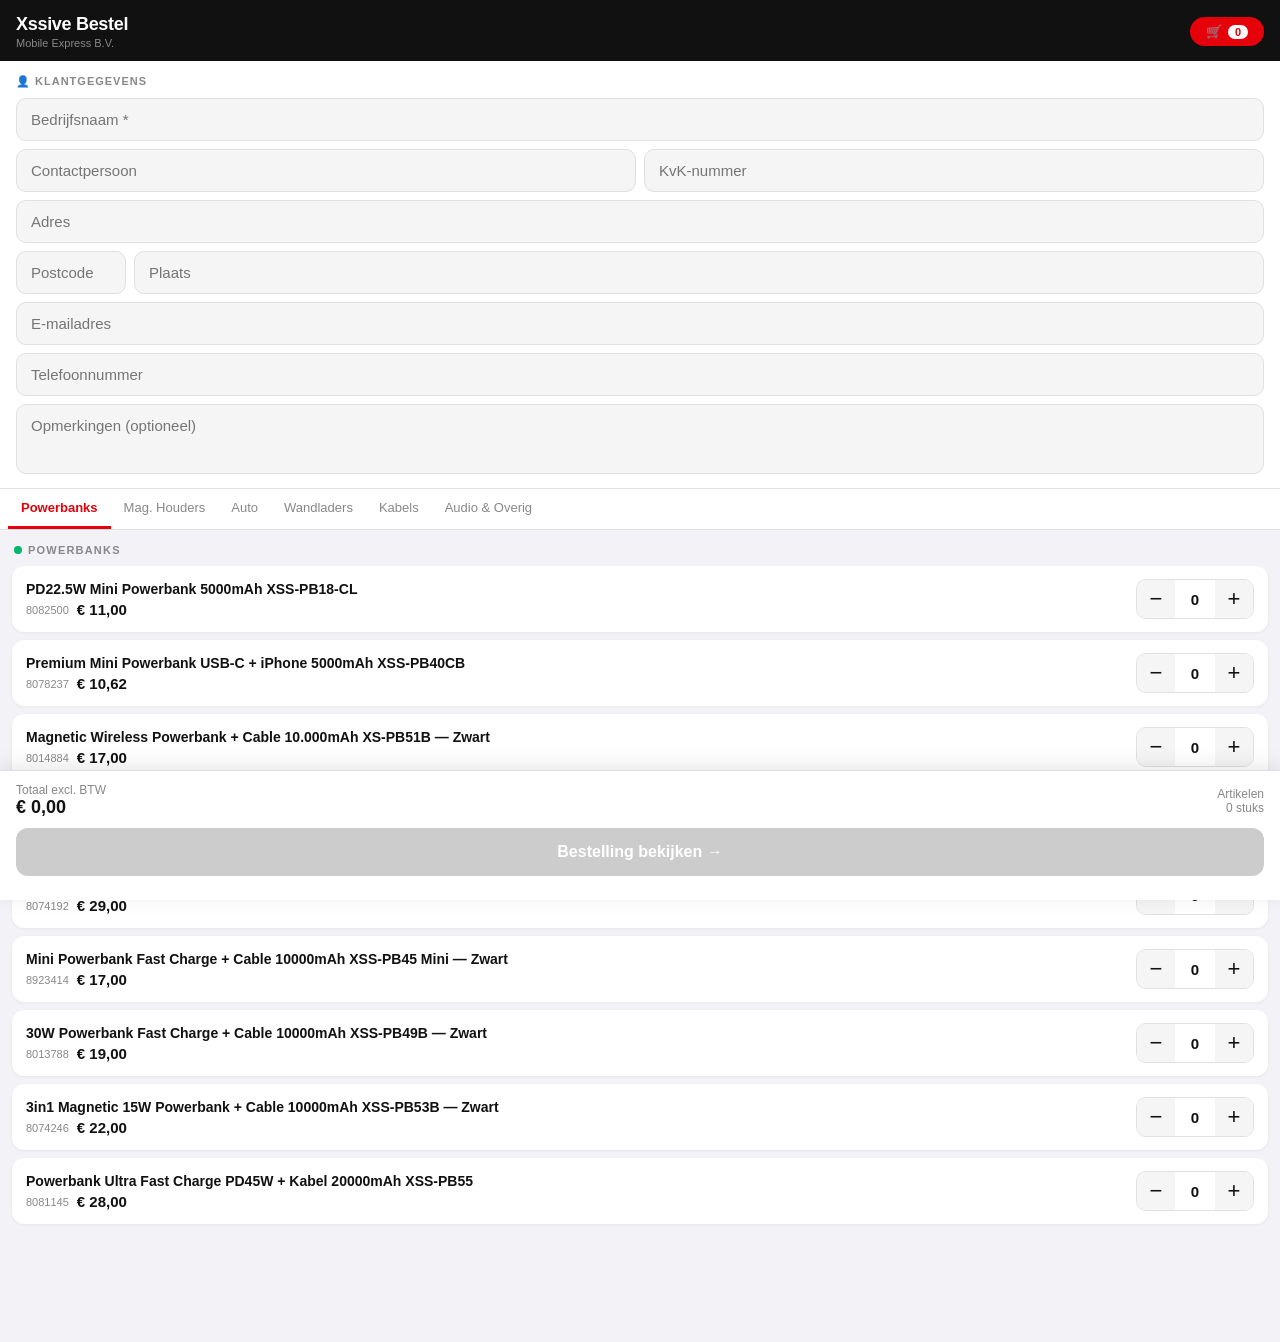
==== commit 70512369: "Rename xssive_1.html to xssive.html" ====
--- a/xssive.html
+++ b/xssive.html
@@ -2,1154 +2,474 @@
 <html lang="nl">
 <head>
 <meta charset="UTF-8">
-<meta name="viewport" content="width=device-width, initial-scale=1.0">
+<meta name="viewport" content="width=device-width, initial-scale=1.0, maximum-scale=1.0">
+<meta name="apple-mobile-web-app-capable" content="yes">
+<meta name="apple-mobile-web-app-status-bar-style" content="black-translucent">
+<meta name="apple-mobile-web-app-title" content="Xssive Bestel">
 <title>Xssive Bestelformulier — Mobile Express B.V.</title>
-<link href="https://fonts.googleapis.com/css2?family=Inter:wght@400;500;600;700&display=swap" rel="stylesheet">
 <style>
-  *, *::before, *::after { box-sizing: border-box; margin: 0; padding: 0; }
-
-  :root {
-    --primary: #111111;
-    --accent: #E5000A;
-    --bg: #f5f5f5;
-    --white: #ffffff;
-    --border: #e0e0e0;
-    --text: #111111;
-    --muted: #666666;
-    --light: #fafafa;
-    --green: #007a33;
-    --input-border: #cccccc;
-  }
-
-  body {
-    font-family: 'Inter', -apple-system, sans-serif;
-    background: var(--bg);
-    color: var(--text);
-    font-size: 14px;
-    line-height: 1.5;
-  }
-
-  /* ── HEADER ── */
-  .site-header {
-    background: var(--primary);
-    color: white;
-    padding: 0 32px;
-    display: flex;
-    align-items: center;
-    justify-content: space-between;
-    height: 64px;
-    position: sticky;
-    top: 0;
-    z-index: 100;
-  }
-  .site-header .brand {
-    font-size: 18px;
-    font-weight: 700;
-    letter-spacing: -0.5px;
-    color: white;
-    text-decoration: none;
-  }
-  .site-header .brand span { color: var(--accent); }
-  .site-header .tagline {
-    font-size: 11px;
-    color: #888;
-    letter-spacing: 1px;
-    text-transform: uppercase;
-  }
-  .cart-indicator {
-    background: var(--accent);
-    color: white;
-    border: none;
-    border-radius: 6px;
-    padding: 8px 18px;
-    font-size: 13px;
-    font-weight: 600;
-    cursor: pointer;
-    font-family: inherit;
-    display: flex;
-    align-items: center;
-    gap: 8px;
-  }
-  .cart-count {
-    background: white;
-    color: var(--accent);
-    border-radius: 10px;
-    padding: 1px 7px;
-    font-size: 11px;
-    font-weight: 700;
-  }
-
-  /* ── PAGE HERO ── */
-  .page-hero {
-    background: var(--primary);
-    color: white;
-    padding: 40px 32px 36px;
-    border-bottom: 3px solid var(--accent);
-  }
-  .page-hero .hero-label {
-    font-size: 10px;
-    letter-spacing: 3px;
-    text-transform: uppercase;
-    color: #888;
-    margin-bottom: 8px;
-  }
-  .page-hero h1 {
-    font-size: 28px;
-    font-weight: 700;
-    letter-spacing: -0.5px;
-    margin-bottom: 8px;
-  }
-  .page-hero h1 em {
-    color: var(--accent);
-    font-style: normal;
-  }
-  .page-hero p {
-    color: #aaa;
-    font-size: 13px;
-    max-width: 600px;
-  }
-  .hero-pills {
-    display: flex;
-    gap: 12px;
-    margin-top: 20px;
-    flex-wrap: wrap;
-  }
-  .pill {
-    background: #1e1e1e;
-    border: 1px solid #333;
-    border-radius: 20px;
-    padding: 5px 14px;
-    font-size: 11px;
-    color: #ccc;
-    letter-spacing: 0.5px;
-  }
-  .pill strong { color: white; }
-
-  /* ── CATEGORY TABS ── */
-  .cat-nav {
-    background: white;
-    border-bottom: 1px solid var(--border);
-    padding: 0 32px;
-    display: flex;
-    gap: 0;
-    overflow-x: auto;
-    position: sticky;
-    top: 64px;
-    z-index: 90;
-  }
-  .cat-btn {
-    background: none;
-    border: none;
-    border-bottom: 3px solid transparent;
-    padding: 14px 18px;
-    font-size: 13px;
-    font-weight: 500;
-    color: var(--muted);
-    cursor: pointer;
-    white-space: nowrap;
-    font-family: inherit;
-    transition: color 0.15s, border-color 0.15s;
-  }
-  .cat-btn:hover { color: var(--text); }
-  .cat-btn.active {
-    color: var(--accent);
-    border-bottom-color: var(--accent);
-    font-weight: 600;
-  }
-
-  /* ── MAIN LAYOUT ── */
-  .main {
-    max-width: 1100px;
-    margin: 0 auto;
-    padding: 32px 24px;
-    display: grid;
-    grid-template-columns: 1fr 340px;
-    gap: 32px;
-    align-items: start;
-  }
-
-  /* ── CATEGORY SECTIONS ── */
-  .cat-section { margin-bottom: 40px; }
-  .cat-section:last-child { margin-bottom: 0; }
-
-  .cat-heading {
-    display: flex;
-    align-items: center;
-    gap: 10px;
-    margin-bottom: 14px;
-    padding-bottom: 12px;
-    border-bottom: 1px solid var(--border);
-  }
-  .cat-dot {
-    width: 10px;
-    height: 10px;
-    border-radius: 50%;
-    flex-shrink: 0;
-  }
-  .cat-heading h2 {
-    font-size: 15px;
-    font-weight: 700;
-    letter-spacing: -0.3px;
-    flex: 1;
-  }
-  .cat-count {
-    font-size: 11px;
-    color: var(--muted);
-    background: #f0f0f0;
-    padding: 2px 8px;
-    border-radius: 10px;
-  }
-
-  /* ── PRODUCT TABLE ── */
-  .product-table {
-    width: 100%;
-    border-collapse: collapse;
-    background: white;
-    border-radius: 8px;
-    overflow: hidden;
-    box-shadow: 0 1px 3px rgba(0,0,0,0.06);
-  }
-  .product-table thead {
-    background: #f8f8f8;
-    border-bottom: 1px solid var(--border);
-  }
-  .product-table thead th {
-    padding: 10px 14px;
-    font-size: 10px;
-    font-weight: 600;
-    text-transform: uppercase;
-    letter-spacing: 1.5px;
-    color: var(--muted);
-    text-align: left;
-  }
-  .product-table thead th:last-child,
-  .product-table thead th:nth-last-child(2) { text-align: right; }
-  .product-table tbody tr {
-    border-bottom: 1px solid #f0f0f0;
-    transition: background 0.1s;
-  }
-  .product-table tbody tr:last-child { border-bottom: none; }
-  .product-table tbody tr:hover { background: #fafafa; }
-  .product-table tbody td {
-    padding: 11px 14px;
-    vertical-align: middle;
-  }
-  .product-table tbody td:last-child { text-align: right; }
-  .product-table tbody td:nth-last-child(2) { text-align: right; }
-
-  .prod-name { font-size: 13px; font-weight: 500; line-height: 1.3; }
-  .prod-sku { font-size: 10px; color: var(--muted); margin-top: 2px; letter-spacing: 0.5px; }
-  .prod-price { font-size: 14px; font-weight: 600; color: var(--text); white-space: nowrap; }
-
-  /* ── QTY INPUT ── */
-  .qty-cell { width: 110px; }
-  .qty-wrap {
-    display: flex;
-    align-items: center;
-    border: 1px solid var(--input-border);
-    border-radius: 6px;
-    overflow: hidden;
-    background: white;
-  }
-  .qty-btn {
-    width: 30px;
-    height: 32px;
-    background: #f5f5f5;
-    border: none;
-    font-size: 16px;
-    cursor: pointer;
-    color: var(--text);
-    display: flex;
-    align-items: center;
-    justify-content: center;
-    transition: background 0.1s;
-    flex-shrink: 0;
-    font-family: inherit;
-  }
-  .qty-btn:hover { background: #eee; }
-  .qty-input {
-    width: 42px;
-    height: 32px;
-    border: none;
-    text-align: center;
-    font-size: 13px;
-    font-weight: 600;
-    font-family: inherit;
-    background: white;
-    color: var(--text);
-    outline: none;
-    -moz-appearance: textfield;
-  }
-  .qty-input::-webkit-outer-spin-button,
-  .qty-input::-webkit-inner-spin-button { -webkit-appearance: none; }
-
-  /* ── ORDER SIDEBAR ── */
-  .order-sidebar {
-    position: sticky;
-    top: 120px;
-  }
-
-  .sidebar-card {
-    background: white;
-    border-radius: 10px;
-    box-shadow: 0 2px 12px rgba(0,0,0,0.08);
-    overflow: hidden;
-  }
-  .sidebar-header {
-    background: var(--primary);
-    color: white;
-    padding: 18px 20px;
-  }
-  .sidebar-header h3 {
-    font-size: 14px;
-    font-weight: 700;
-    margin-bottom: 2px;
-  }
-  .sidebar-header p {
-    font-size: 11px;
-    color: #888;
-  }
-
-  .order-lines {
-    padding: 16px 20px;
-    max-height: 340px;
-    overflow-y: auto;
-    min-height: 80px;
-  }
-  .order-empty {
-    text-align: center;
-    color: var(--muted);
-    font-size: 12px;
-    padding: 20px 0;
-  }
-  .order-line {
-    display: flex;
-    justify-content: space-between;
-    align-items: flex-start;
-    padding: 7px 0;
-    border-bottom: 1px solid #f5f5f5;
-    gap: 8px;
-  }
-  .order-line:last-child { border-bottom: none; }
-  .order-line-name {
-    font-size: 11px;
-    line-height: 1.4;
-    flex: 1;
-    color: var(--text);
-  }
-  .order-line-qty {
-    font-size: 11px;
-    color: var(--muted);
-    white-space: nowrap;
-  }
-  .order-line-total {
-    font-size: 12px;
-    font-weight: 600;
-    white-space: nowrap;
-    color: var(--text);
-  }
-
-  .sidebar-totals {
-    padding: 14px 20px;
-    background: #fafafa;
-    border-top: 1px solid var(--border);
-  }
-  .total-row {
-    display: flex;
-    justify-content: space-between;
-    margin-bottom: 6px;
-    font-size: 13px;
-  }
-  .total-row.grand {
-    font-weight: 700;
-    font-size: 16px;
-    margin-top: 10px;
-    padding-top: 10px;
-    border-top: 1px solid var(--border);
-  }
-  .total-row .label { color: var(--muted); }
-  .total-row.grand .label { color: var(--text); }
-
-  /* ── KLANTGEGEVENS FORM ── */
-  .customer-form {
-    padding: 16px 20px;
-    border-top: 1px solid var(--border);
-  }
-  .customer-form h4 {
-    font-size: 12px;
-    font-weight: 700;
-    text-transform: uppercase;
-    letter-spacing: 1px;
-    color: var(--muted);
-    margin-bottom: 12px;
-  }
-  .form-field {
-    margin-bottom: 10px;
-  }
-  .form-field label {
-    display: block;
-    font-size: 11px;
-    font-weight: 600;
-    color: var(--muted);
-    margin-bottom: 4px;
-    text-transform: uppercase;
-    letter-spacing: 0.5px;
-  }
-  .form-field input,
-  .form-field textarea,
-  .form-field select {
-    width: 100%;
-    border: 1px solid var(--input-border);
-    border-radius: 6px;
-    padding: 8px 10px;
-    font-size: 13px;
-    font-family: inherit;
-    color: var(--text);
-    background: white;
-    outline: none;
-    transition: border-color 0.15s;
-  }
-  .form-field input:focus,
-  .form-field textarea:focus,
-  .form-field select:focus { border-color: var(--accent); }
-  .form-field textarea { resize: vertical; min-height: 60px; }
-
-  /* ── SUBMIT ── */
-  .btn-order {
-    width: 100%;
-    background: var(--accent);
-    color: white;
-    border: none;
-    border-radius: 8px;
-    padding: 14px;
-    font-size: 14px;
-    font-weight: 700;
-    cursor: pointer;
-    font-family: inherit;
-    letter-spacing: 0.3px;
-    margin: 14px 20px 20px;
-    width: calc(100% - 40px);
-    transition: background 0.15s;
-  }
-  .btn-order:hover { background: #c0000a; }
-  .btn-order:disabled {
-    background: #ccc;
-    cursor: not-allowed;
-  }
-
-  .btn-reset {
-    width: calc(100% - 40px);
-    margin: 0 20px 16px;
-    background: none;
-    border: 1px solid var(--border);
-    border-radius: 8px;
-    padding: 9px;
-    font-size: 12px;
-    color: var(--muted);
-    cursor: pointer;
-    font-family: inherit;
-    transition: background 0.1s;
-  }
-  .btn-reset:hover { background: #f5f5f5; }
-
-  /* ── INFO FOOTER ── */
-  .info-bar {
-    background: white;
-    border-top: 1px solid var(--border);
-    padding: 16px 32px;
-    display: flex;
-    gap: 32px;
-    flex-wrap: wrap;
-    margin-top: 40px;
-  }
-  .info-item {
-    display: flex;
-    align-items: center;
-    gap: 8px;
-    font-size: 12px;
-    color: var(--muted);
-  }
-  .info-icon {
-    width: 28px;
-    height: 28px;
-    background: #f5f5f5;
-    border-radius: 50%;
-    display: flex;
-    align-items: center;
-    justify-content: center;
-    font-size: 14px;
-  }
-
-  /* ── SUCCESS STATE ── */
-  .success-overlay {
-    display: none;
-    position: fixed;
-    inset: 0;
-    background: rgba(0,0,0,0.7);
-    z-index: 200;
-    align-items: center;
-    justify-content: center;
-  }
-  .success-overlay.show { display: flex; }
-  .success-box {
-    background: white;
-    border-radius: 12px;
-    padding: 40px;
-    max-width: 440px;
-    width: 90%;
-    text-align: center;
-  }
-  .success-icon {
-    width: 64px;
-    height: 64px;
-    background: #e8f5e9;
-    border-radius: 50%;
-    display: flex;
-    align-items: center;
-    justify-content: center;
-    font-size: 30px;
-    margin: 0 auto 20px;
-  }
-  .success-box h2 { font-size: 20px; font-weight: 700; margin-bottom: 8px; }
-  .success-box p { color: var(--muted); font-size: 13px; margin-bottom: 20px; line-height: 1.6; }
-  .success-box button {
-    background: var(--primary);
-    color: white;
-    border: none;
-    border-radius: 8px;
-    padding: 12px 28px;
-    font-size: 14px;
-    font-weight: 600;
-    cursor: pointer;
-    font-family: inherit;
-  }
-
-  /* Responsive */
-  @media (max-width: 800px) {
-    .main { grid-template-columns: 1fr; padding: 16px; }
-    .order-sidebar { position: static; }
-    .cat-nav { padding: 0 16px; }
-    .page-hero { padding: 24px 16px; }
-    .site-header { padding: 0 16px; }
-  }
-
-  /* Colors per category */
-  .dot-pb  { background: #00b86b; }
-  .dot-mag { background: #4f8ef7; }
-  .dot-car { background: #f7a14f; }
-  .dot-wl  { background: #a14ff7; }
-  .dot-kab { background: #f7e04f; }
-  .dot-ear { background: #f74fa1; }
+*,*::before,*::after{box-sizing:border-box;margin:0;padding:0}
+:root{
+  --primary:#111;--accent:#E5000A;
+  --bg:#f2f2f7;--card:#fff;--border:#e0e0e0;
+  --text:#111;--muted:#888;--input:#f5f5f5;
+}
+body{font-family:-apple-system,BlinkMacSystemFont,'Inter',sans-serif;background:var(--bg);color:var(--text);font-size:15px;padding-bottom:110px}
+
+/* HEADER */
+.hdr{background:var(--primary);color:#fff;padding:14px 16px 12px;position:sticky;top:0;z-index:100;display:flex;align-items:center;justify-content:space-between}
+.hdr-title{font-size:18px;font-weight:700;letter-spacing:-.3px}
+.hdr-sub{font-size:11px;color:#888;margin-top:2px}
+.cart-pill{background:var(--accent);color:#fff;border:none;border-radius:20px;padding:7px 16px;font-size:13px;font-weight:700;cursor:pointer;display:flex;align-items:center;gap:6px;font-family:inherit;-webkit-tap-highlight-color:transparent}
+.cart-num{background:#fff;color:var(--accent);border-radius:10px;padding:1px 7px;font-size:11px;font-weight:700}
+
+/* TABS */
+.tabs{display:flex;overflow-x:auto;background:#fff;border-bottom:1px solid var(--border);padding:0 8px;-webkit-overflow-scrolling:touch;scrollbar-width:none}
+.tabs::-webkit-scrollbar{display:none}
+.tab{border:none;background:none;border-bottom:3px solid transparent;padding:11px 13px;font-size:13px;font-weight:500;color:var(--muted);cursor:pointer;white-space:nowrap;font-family:inherit;flex-shrink:0;-webkit-tap-highlight-color:transparent}
+.tab.active{color:var(--accent);border-bottom-color:var(--accent);font-weight:700}
+
+/* SECTION */
+.section{padding:14px 12px 0}
+.sec-title{font-size:11px;font-weight:700;text-transform:uppercase;letter-spacing:1.2px;color:var(--muted);margin-bottom:10px;padding-left:2px;display:flex;align-items:center;gap:6px}
+.sec-dot{width:8px;height:8px;border-radius:50%;display:inline-block;flex-shrink:0}
+
+/* PRODUCT CARD */
+.prod-card{background:#fff;border-radius:12px;margin-bottom:8px;padding:13px 14px;display:flex;align-items:center;gap:12px;box-shadow:0 1px 3px rgba(0,0,0,.06)}
+.prod-info{flex:1;min-width:0}
+.prod-name{font-size:14px;font-weight:600;line-height:1.35;margin-bottom:3px}
+.prod-meta{display:flex;gap:8px;align-items:center;flex-wrap:wrap}
+.prod-sku{font-size:11px;color:var(--muted)}
+.prod-price{font-size:15px;font-weight:700;color:var(--text)}
+
+/* QTY */
+.qty-wrap{display:flex;align-items:center;border:1.5px solid var(--border);border-radius:10px;overflow:hidden;flex-shrink:0}
+.qty-btn{width:38px;height:38px;border:none;background:var(--input);font-size:22px;cursor:pointer;color:var(--text);display:flex;align-items:center;justify-content:center;font-family:inherit;-webkit-tap-highlight-color:transparent;line-height:1}
+.qty-btn:active{background:#ddd}
+.qty-num{width:40px;height:38px;border:none;text-align:center;font-size:15px;font-weight:700;font-family:inherit;background:#fff;color:var(--text);outline:none;-moz-appearance:textfield}
+.qty-num::-webkit-outer-spin-button,.qty-num::-webkit-inner-spin-button{-webkit-appearance:none}
+.qty-num.has-qty{color:var(--accent)}
+
+/* BOTTOM BAR */
+.bottom-bar{position:fixed;bottom:0;left:0;right:0;background:#fff;border-top:1px solid var(--border);padding:12px 16px 24px;z-index:100;box-shadow:0 -4px 20px rgba(0,0,0,.1)}
+.bottom-totals{display:flex;justify-content:space-between;align-items:center;margin-bottom:10px}
+.bottom-lbl{font-size:12px;color:var(--muted)}
+.bottom-amt{font-size:18px;font-weight:700}
+.bottom-items{font-size:12px;color:var(--muted)}
+.btn-main{width:100%;background:var(--accent);color:#fff;border:none;border-radius:12px;padding:15px;font-size:16px;font-weight:700;cursor:pointer;font-family:inherit;-webkit-tap-highlight-color:transparent}
+.btn-main:active{background:#c0000a}
+.btn-main:disabled{background:#ccc;cursor:not-allowed}
+
+/* MODAL */
+.modal{display:none;position:fixed;inset:0;background:rgba(0,0,0,.55);z-index:200;align-items:flex-end}
+.modal.show{display:flex}
+.modal-box{background:#fff;border-radius:22px 22px 0 0;width:100%;max-height:92vh;overflow-y:auto;padding:0 0 40px}
+.modal-drag{padding:12px 0 0;display:flex;justify-content:center}
+.modal-drag span{width:36px;height:4px;background:#ddd;border-radius:2px;display:block}
+.modal-head{padding:4px 20px 16px;border-bottom:1px solid #f0f0f0}
+.modal-head h2{font-size:18px;font-weight:700}
+.modal-head p{font-size:12px;color:var(--muted);margin-top:2px}
+
+/* ORDER LINES */
+.order-lines{padding:12px 20px}
+.order-line{display:flex;justify-content:space-between;align-items:flex-start;padding:9px 0;border-bottom:1px solid #f5f5f5;gap:8px}
+.order-line:last-child{border-bottom:none}
+.ol-name{font-size:13px;line-height:1.4;flex:1}
+.ol-qty{font-size:12px;color:var(--muted);white-space:nowrap}
+.ol-price{font-size:14px;font-weight:700;white-space:nowrap}
+
+/* TOTALS */
+.totals-box{margin:0 20px;background:#f8f8f8;border-radius:12px;padding:14px 16px}
+.tot-row{display:flex;justify-content:space-between;font-size:14px;margin-bottom:6px}
+.tot-row:last-child{margin:0;font-weight:700;font-size:16px;padding-top:10px;border-top:1px solid #e8e8e8;margin-top:4px}
+.tot-row .lbl{color:var(--muted)}
+.tot-row:last-child .lbl{color:var(--text)}
+
+/* KLANT FORM */
+.form-section{padding:16px 20px 0}
+.form-section h3{font-size:12px;font-weight:700;text-transform:uppercase;letter-spacing:1px;color:var(--muted);margin-bottom:12px}
+.form-group{margin-bottom:10px}
+.form-lbl{display:block;font-size:11px;font-weight:700;text-transform:uppercase;letter-spacing:.5px;color:var(--muted);margin-bottom:4px}
+.form-inp{width:100%;border:1.5px solid var(--border);border-radius:10px;padding:12px 14px;font-size:15px;font-family:inherit;outline:none;background:var(--input);color:var(--text)}
+.form-inp:focus{border-color:var(--accent);background:#fff}
+textarea.form-inp{resize:none;min-height:70px}
+.form-row{display:flex;gap:8px}
+.form-row .form-group{flex:1}
+
+/* ACTION BUTTONS */
+.action-btns{padding:14px 20px 0;display:flex;gap:8px}
+.btn-action{flex:1;background:var(--input);border:1.5px solid var(--border);border-radius:12px;padding:14px 8px;font-size:14px;font-weight:600;cursor:pointer;font-family:inherit;color:var(--text);text-align:center;-webkit-tap-highlight-color:transparent}
+.btn-action:active{background:#e0e0e0}
+.btn-reset{margin:10px 20px 0;width:calc(100% - 40px);background:none;border:1.5px solid #ffd0d0;border-radius:12px;padding:12px;font-size:14px;font-weight:600;color:var(--accent);cursor:pointer;font-family:inherit;-webkit-tap-highlight-color:transparent}
+
+/* EMPTY */
+.empty-state{text-align:center;padding:60px 20px;color:var(--muted)}
+.empty-icon{font-size:52px;margin-bottom:12px}
+.empty-txt{font-size:14px;line-height:1.6}
 </style>
 </head>
 <body>
 
-<!-- HEADER -->
-<header class="site-header">
+<header class="hdr">
   <div>
-    <a class="brand" href="#">Mobile Express <span>×</span> Xssive</a>
-    <div class="tagline">Groothandel bestelformulier</div>
-  </div>
-  <button class="cart-indicator" onclick="scrollToSidebar()">
-    🛒 Bestelling
-    <span class="cart-count" id="cartCount">0</span>
+    <div class="hdr-title">Xssive Bestel</div>
+    <div class="hdr-sub">Mobile Express B.V.</div>
+  </div>
+  <button class="cart-pill" onclick="openModal()">
+    🛒 <span class="cart-num" id="cartNum">0</span>
   </button>
 </header>
 
-<!-- HERO -->
-<div class="page-hero">
-  <div class="hero-label">Mobile Express B.V. — Xssive assortiment</div>
-  <h1>Bestelformulier <em>Xssive</em></h1>
-  <p>Geef per artikel de gewenste hoeveelheid op. Prijzen zijn inkoopprijzen excl. BTW voor uw winkel.</p>
-  <div class="hero-pills">
-    <div class="pill"><strong>Excl. BTW</strong> — prijzen</div>
-    <div class="pill"><strong>Min. afname:</strong> 1 stuk</div>
-    <div class="pill"><strong>Levering:</strong> via Mobile Express B.V.</div>
-    <div class="pill"><strong>Merk:</strong> Xssive / MondiParts</div>
+<!-- KLANTGEGEVENS BOVENAAN -->
+<div style="background:#fff;border-bottom:1px solid var(--border);padding:14px 16px">
+  <div style="font-size:11px;font-weight:700;text-transform:uppercase;letter-spacing:1px;color:var(--muted);margin-bottom:10px">👤 Klantgegevens</div>
+  <div style="display:flex;flex-direction:column;gap:8px">
+    <input class="form-inp" id="fBedrijf" type="text" placeholder="Bedrijfsnaam *" autocomplete="organization">
+    <div style="display:flex;gap:8px">
+      <input class="form-inp" id="fContact" type="text" placeholder="Contactpersoon" style="flex:1">
+      <input class="form-inp" id="fKvk" type="text" placeholder="KvK-nummer" inputmode="numeric" style="flex:1">
+    </div>
+    <input class="form-inp" id="fAdres" type="text" placeholder="Adres" autocomplete="street-address">
+    <div style="display:flex;gap:8px">
+      <input class="form-inp" id="fPostcode" type="text" placeholder="Postcode" style="flex:0 0 110px">
+      <input class="form-inp" id="fPlaats" type="text" placeholder="Plaats" style="flex:1">
+    </div>
+    <input class="form-inp" id="fEmail" type="email" placeholder="E-mailadres" inputmode="email">
+    <input class="form-inp" id="fTel" type="tel" placeholder="Telefoonnummer" inputmode="tel">
+    <textarea class="form-inp" id="fOpmerking" rows="2" placeholder="Opmerkingen (optioneel)"></textarea>
   </div>
 </div>
 
-<!-- CATEGORY TABS -->
-<nav class="cat-nav" id="catNav">
-  <button class="cat-btn active" onclick="scrollTo('powerbanks')">Powerbanks</button>
-  <button class="cat-btn" onclick="scrollTo('mag')">Autohouders Mag.</button>
-  <button class="cat-btn" onclick="scrollTo('car')">Autohouders & Laders</button>
-  <button class="cat-btn" onclick="scrollTo('wandladers')">Wandladers</button>
-  <button class="cat-btn" onclick="scrollTo('kabels')">Kabels</button>
-  <button class="cat-btn" onclick="scrollTo('earbuds')">Earbuds & Overig</button>
-</nav>
-
-<!-- MAIN -->
-<div class="main">
-  <div class="products-col">
-
-    <!-- ── POWERBANKS ── -->
-    <div class="cat-section" id="powerbanks">
-      <div class="cat-heading">
-        <div class="cat-dot dot-pb"></div>
-        <h2>Powerbanks</h2>
-        <span class="cat-count">9 artikelen</span>
-      </div>
-      <table class="product-table">
-        <thead>
-          <tr>
-            <th>Product</th>
-            <th>Inkoopprijs</th>
-            <th style="width:110px">Aantal</th>
-          </tr>
-        </thead>
-        <tbody>
-          <tr>
-            <td><div class="prod-name">PD22.5W Mini Powerbank 5000mAh XSS-PB18-CL</div><div class="prod-sku">Art.nr. 8082500</div></td>
-            <td><span class="prod-price">€ 11,00</span></td>
-            <td class="qty-cell"><div class="qty-wrap"><button class="qty-btn" onclick="adj(this,-1)">−</button><input class="qty-input" type="number" min="0" value="0" onchange="updateCart()" data-name="PD22.5W Mini Powerbank 5000mAh XSS-PB18-CL" data-price="11.00"><button class="qty-btn" onclick="adj(this,1)">+</button></div></td>
-          </tr>
-          <tr>
-            <td><div class="prod-name">Premium Mini Powerbank USB-C + iPhone 5000mAh XSS-PB40CB</div><div class="prod-sku">Art.nr. 8078237</div></td>
-            <td><span class="prod-price">€ 10,62</span></td>
-            <td class="qty-cell"><div class="qty-wrap"><button class="qty-btn" onclick="adj(this,-1)">−</button><input class="qty-input" type="number" min="0" value="0" onchange="updateCart()" data-name="Premium Mini Powerbank USB-C + iPhone 5000mAh XSS-PB40CB" data-price="10.62"><button class="qty-btn" onclick="adj(this,1)">+</button></div></td>
-          </tr>
-          <tr>
-            <td><div class="prod-name">Magnetic Wireless Powerbank + Cable 10.000mAh XS-PB51B — Zwart</div><div class="prod-sku">Art.nr. 8014884</div></td>
-            <td><span class="prod-price">€ 17,00</span></td>
-            <td class="qty-cell"><div class="qty-wrap"><button class="qty-btn" onclick="adj(this,-1)">−</button><input class="qty-input" type="number" min="0" value="0" onchange="updateCart()" data-name="Magnetic Wireless Powerbank + Cable 10.000mAh XS-PB51B — Zwart" data-price="17.00"><button class="qty-btn" onclick="adj(this,1)">+</button></div></td>
-          </tr>
-          <tr>
-            <td><div class="prod-name">15W Magnetic Wireless Powerbank XSS-PB28NW — Wit</div><div class="prod-sku">Art.nr. 8043655</div></td>
-            <td><span class="prod-price">€ 16,00</span></td>
-            <td class="qty-cell"><div class="qty-wrap"><button class="qty-btn" onclick="adj(this,-1)">−</button><input class="qty-input" type="number" min="0" value="0" onchange="updateCart()" data-name="15W Magnetic Wireless Powerbank XSS-PB28NW — Wit" data-price="16.00"><button class="qty-btn" onclick="adj(this,1)">+</button></div></td>
-          </tr>
-          <tr>
-            <td><div class="prod-name">Qi2 Magnetic Wireless Powerbank + Cable 10.000mAh XS-PB43NW — Wit</div><div class="prod-sku">Art.nr. 8074192</div></td>
-            <td><span class="prod-price">€ 29,00</span></td>
-            <td class="qty-cell"><div class="qty-wrap"><button class="qty-btn" onclick="adj(this,-1)">−</button><input class="qty-input" type="number" min="0" value="0" onchange="updateCart()" data-name="Qi2 Magnetic Wireless Powerbank + Cable 10.000mAh XS-PB43NW — Wit" data-price="29.00"><button class="qty-btn" onclick="adj(this,1)">+</button></div></td>
-          </tr>
-          <tr>
-            <td><div class="prod-name">Mini Powerbank Fast Charge + Cable 10000mAh XSS-PB45 Mini — Zwart</div><div class="prod-sku">Art.nr. 8923414</div></td>
-            <td><span class="prod-price">€ 17,00</span></td>
-            <td class="qty-cell"><div class="qty-wrap"><button class="qty-btn" onclick="adj(this,-1)">−</button><input class="qty-input" type="number" min="0" value="0" onchange="updateCart()" data-name="Mini Powerbank Fast Charge + Cable 10000mAh XSS-PB45 Mini — Zwart" data-price="17.00"><button class="qty-btn" onclick="adj(this,1)">+</button></div></td>
-          </tr>
-          <tr>
-            <td><div class="prod-name">30W Powerbank Fast Charge + Cable 10000mAh XSS-PB49B — Zwart</div><div class="prod-sku">Art.nr. 8013788</div></td>
-            <td><span class="prod-price">€ 19,00</span></td>
-            <td class="qty-cell"><div class="qty-wrap"><button class="qty-btn" onclick="adj(this,-1)">−</button><input class="qty-input" type="number" min="0" value="0" onchange="updateCart()" data-name="30W Powerbank Fast Charge + Cable 10000mAh XSS-PB49B — Zwart" data-price="19.00"><button class="qty-btn" onclick="adj(this,1)">+</button></div></td>
-          </tr>
-          <tr>
-            <td><div class="prod-name">3in1 Magnetic 15W Powerbank + Cable 10000mAh XSS-PB53B — Zwart</div><div class="prod-sku">Art.nr. 8074246</div></td>
-            <td><span class="prod-price">€ 22,00</span></td>
-            <td class="qty-cell"><div class="qty-wrap"><button class="qty-btn" onclick="adj(this,-1)">−</button><input class="qty-input" type="number" min="0" value="0" onchange="updateCart()" data-name="3in1 Magnetic 15W Powerbank + Cable 10000mAh XSS-PB53B — Zwart" data-price="22.00"><button class="qty-btn" onclick="adj(this,1)">+</button></div></td>
-          </tr>
-          <tr>
-            <td><div class="prod-name">Powerbank Ultra Fast Charge PD45W + Kabel 20000mAh XSS-PB55</div><div class="prod-sku">Art.nr. 8081145</div></td>
-            <td><span class="prod-price">€ 28,00</span></td>
-            <td class="qty-cell"><div class="qty-wrap"><button class="qty-btn" onclick="adj(this,-1)">−</button><input class="qty-input" type="number" min="0" value="0" onchange="updateCart()" data-name="Powerbank Ultra Fast Charge PD45W + Kabel 20000mAh XSS-PB55" data-price="28.00"><button class="qty-btn" onclick="adj(this,1)">+</button></div></td>
-          </tr>
-        </tbody>
-      </table>
-    </div>
-
-    <!-- ── MAGNETISCHE AUTOHOUDERS ── -->
-    <div class="cat-section" id="mag">
-      <div class="cat-heading">
-        <div class="cat-dot dot-mag"></div>
-        <h2>Magnetische Autohouders</h2>
-        <span class="cat-count">7 artikelen</span>
-      </div>
-      <table class="product-table">
-        <thead>
-          <tr><th>Product</th><th>Inkoopprijs</th><th style="width:110px">Aantal</th></tr>
-        </thead>
-        <tbody>
-          <tr>
-            <td><div class="prod-name">Magnetic Car Phone Holder XSS-CHMS6</div><div class="prod-sku">Art.nr. 8790146</div></td>
-            <td><span class="prod-price">€ 7,00</span></td>
-            <td class="qty-cell"><div class="qty-wrap"><button class="qty-btn" onclick="adj(this,-1)">−</button><input class="qty-input" type="number" min="0" value="0" onchange="updateCart()" data-name="Magnetic Car Phone Holder XSS-CHMS6" data-price="7.00"><button class="qty-btn" onclick="adj(this,1)">+</button></div></td>
-          </tr>
-          <tr>
-            <td><div class="prod-name">Dashboard Magnetic Car Holder XSS-CHMS2</div><div class="prod-sku">Art.nr. 8711820</div></td>
-            <td><span class="prod-price">€ 6,50</span></td>
-            <td class="qty-cell"><div class="qty-wrap"><button class="qty-btn" onclick="adj(this,-1)">−</button><input class="qty-input" type="number" min="0" value="0" onchange="updateCart()" data-name="Dashboard Magnetic Car Holder XSS-CHMS2" data-price="6.50"><button class="qty-btn" onclick="adj(this,1)">+</button></div></td>
-          </tr>
-          <tr>
-            <td><div class="prod-name">Magnetic Air Vent Car Holder XSS-CH102N</div><div class="prod-sku">Art.nr. 8712919</div></td>
-            <td><span class="prod-price">€ 5,00</span></td>
-            <td class="qty-cell"><div class="qty-wrap"><button class="qty-btn" onclick="adj(this,-1)">−</button><input class="qty-input" type="number" min="0" value="0" onchange="updateCart()" data-name="Magnetic Air Vent Car Holder XSS-CH102N" data-price="5.00"><button class="qty-btn" onclick="adj(this,1)">+</button></div></td>
-          </tr>
-          <tr>
-            <td><div class="prod-name">Magnetic Air Vent Car Holder XSS-CH102N2</div><div class="prod-sku">Art.nr. 8071061</div></td>
-            <td><span class="prod-price">€ 5,00</span></td>
-            <td class="qty-cell"><div class="qty-wrap"><button class="qty-btn" onclick="adj(this,-1)">−</button><input class="qty-input" type="number" min="0" value="0" onchange="updateCart()" data-name="Magnetic Air Vent Car Holder XSS-CH102N2" data-price="5.00"><button class="qty-btn" onclick="adj(this,1)">+</button></div></td>
-          </tr>
-          <tr>
-            <td><div class="prod-name">Magnetic Car Phone Holder XSS-CHMS5GR — Groen</div><div class="prod-sku">Art.nr. 8007961</div></td>
-            <td><span class="prod-price">€ 5,00</span></td>
-            <td class="qty-cell"><div class="qty-wrap"><button class="qty-btn" onclick="adj(this,-1)">−</button><input class="qty-input" type="number" min="0" value="0" onchange="updateCart()" data-name="Magnetic Car Phone Holder XSS-CHMS5GR — Groen" data-price="5.00"><button class="qty-btn" onclick="adj(this,1)">+</button></div></td>
-          </tr>
-          <tr>
-            <td><div class="prod-name">Qi2 25W Magnetic Wireless Car Charger Holder XSS-CH130</div><div class="prod-sku">Art.nr. 8046359</div></td>
-            <td><span class="prod-price">€ 20,00</span></td>
-            <td class="qty-cell"><div class="qty-wrap"><button class="qty-btn" onclick="adj(this,-1)">−</button><input class="qty-input" type="number" min="0" value="0" onchange="updateCart()" data-name="Qi2 25W Magnetic Wireless Car Charger Holder XSS-CH130" data-price="20.00"><button class="qty-btn" onclick="adj(this,1)">+</button></div></td>
-          </tr>
-        </tbody>
-      </table>
-    </div>
-
-    <!-- ── OVERIGE AUTOHOUDERS & AUTOLADERS ── -->
-    <div class="cat-section" id="car">
-      <div class="cat-heading">
-        <div class="cat-dot dot-car"></div>
-        <h2>Overige Autohouders &amp; Autoladers</h2>
-        <span class="cat-count">7 artikelen</span>
-      </div>
-      <table class="product-table">
-        <thead>
-          <tr><th>Product</th><th>Inkoopprijs</th><th style="width:110px">Aantal</th></tr>
-        </thead>
-        <tbody>
-          <tr>
-            <td><div class="prod-name">Air Vent Car Phone Holder XSS-CH132</div><div class="prod-sku">Art.nr. 8919592</div></td>
-            <td><span class="prod-price">€ 6,00</span></td>
-            <td class="qty-cell"><div class="qty-wrap"><button class="qty-btn" onclick="adj(this,-1)">−</button><input class="qty-input" type="number" min="0" value="0" onchange="updateCart()" data-name="Air Vent Car Phone Holder XSS-CH132" data-price="6.00"><button class="qty-btn" onclick="adj(this,1)">+</button></div></td>
-          </tr>
-          <tr>
-            <td><div class="prod-name">Vacuum Cup Car Holder XSS-CH134</div><div class="prod-sku">Art.nr. 8013399</div></td>
-            <td><span class="prod-price">€ 7,00</span></td>
-            <td class="qty-cell"><div class="qty-wrap"><button class="qty-btn" onclick="adj(this,-1)">−</button><input class="qty-input" type="number" min="0" value="0" onchange="updateCart()" data-name="Vacuum Cup Car Holder XSS-CH134" data-price="7.00"><button class="qty-btn" onclick="adj(this,1)">+</button></div></td>
-          </tr>
-          <tr>
-            <td><div class="prod-name">Car Holder Suction Cup + Windshield XSS-CH105</div><div class="prod-sku">Art.nr. 8013306</div></td>
-            <td><span class="prod-price">€ 7,00</span></td>
-            <td class="qty-cell"><div class="qty-wrap"><button class="qty-btn" onclick="adj(this,-1)">−</button><input class="qty-input" type="number" min="0" value="0" onchange="updateCart()" data-name="Car Holder Suction Cup + Windshield XSS-CH105" data-price="7.00"><button class="qty-btn" onclick="adj(this,1)">+</button></div></td>
-          </tr>
-          <tr>
-            <td><div class="prod-name">PD 60W Fast Car Charger with Spring Cable XSS-CC48 2IN1</div><div class="prod-sku">Art.nr. 8015973</div></td>
-            <td><span class="prod-price">€ 10,00</span></td>
-            <td class="qty-cell"><div class="qty-wrap"><button class="qty-btn" onclick="adj(this,-1)">−</button><input class="qty-input" type="number" min="0" value="0" onchange="updateCart()" data-name="PD 60W Fast Car Charger with Spring Cable XSS-CC48 2IN1" data-price="10.00"><button class="qty-btn" onclick="adj(this,1)">+</button></div></td>
-          </tr>
-          <tr>
-            <td><div class="prod-name">30W PD Mini Fast Car Charger XSS-CC43N</div><div class="prod-sku">Art.nr. 8015935</div></td>
-            <td><span class="prod-price">€ 5,50</span></td>
-            <td class="qty-cell"><div class="qty-wrap"><button class="qty-btn" onclick="adj(this,-1)">−</button><input class="qty-input" type="number" min="0" value="0" onchange="updateCart()" data-name="30W PD Mini Fast Car Charger XSS-CC43N" data-price="5.50"><button class="qty-btn" onclick="adj(this,1)">+</button></div></td>
-          </tr>
-          <tr>
-            <td><div class="prod-name">60W PD Fast Car Charger + C-C Cable XSS-CC40N CC</div><div class="prod-sku">Art.nr. 8015966</div></td>
-            <td><span class="prod-price">€ 7,00</span></td>
-            <td class="qty-cell"><div class="qty-wrap"><button class="qty-btn" onclick="adj(this,-1)">−</button><input class="qty-input" type="number" min="0" value="0" onchange="updateCart()" data-name="60W PD Fast Car Charger + C-C Cable XSS-CC40N CC" data-price="7.00"><button class="qty-btn" onclick="adj(this,1)">+</button></div></td>
-          </tr>
-          <tr>
-            <td><div class="prod-name">60W Fast Car Charger + Type-C to 8 Pin Cable XSS-CC40N CL</div><div class="prod-sku">Art.nr. 8015959</div></td>
-            <td><span class="prod-price">€ 7,00</span></td>
-            <td class="qty-cell"><div class="qty-wrap"><button class="qty-btn" onclick="adj(this,-1)">−</button><input class="qty-input" type="number" min="0" value="0" onchange="updateCart()" data-name="60W Fast Car Charger + Type-C to 8 Pin Cable XSS-CC40N CL" data-price="7.00"><button class="qty-btn" onclick="adj(this,1)">+</button></div></td>
-          </tr>
-        </tbody>
-      </table>
-    </div>
-
-    <!-- ── WANDLADERS ── -->
-    <div class="cat-section" id="wandladers">
-      <div class="cat-heading">
-        <div class="cat-dot dot-wl"></div>
-        <h2>Wandladers / Home Chargers</h2>
-        <span class="cat-count">10 artikelen</span>
-      </div>
-      <table class="product-table">
-        <thead>
-          <tr><th>Product</th><th>Inkoopprijs</th><th style="width:110px">Aantal</th></tr>
-        </thead>
-        <tbody>
-          <tr>
-            <td><div class="prod-name">PD 20W Quick Charger + C-iPhone XSS-AC65NB CL — Zwart</div><div class="prod-sku">Art.nr. 8038545</div></td>
-            <td><span class="prod-price">€ 7,00</span></td>
-            <td class="qty-cell"><div class="qty-wrap"><button class="qty-btn" onclick="adj(this,-1)">−</button><input class="qty-input" type="number" min="0" value="0" onchange="updateCart()" data-name="PD 20W Quick Charger + C-iPhone XSS-AC65NB CL — Zwart" data-price="7.00"><button class="qty-btn" onclick="adj(this,1)">+</button></div></td>
-          </tr>
-          <tr>
-            <td><div class="prod-name">PD 20W Quick Charger + C-C Kabel XSS-AC65NW CC — Wit</div><div class="prod-sku">Art.nr. 8041514</div></td>
-            <td><span class="prod-price">€ 7,00</span></td>
-            <td class="qty-cell"><div class="qty-wrap"><button class="qty-btn" onclick="adj(this,-1)">−</button><input class="qty-input" type="number" min="0" value="0" onchange="updateCart()" data-name="PD 20W Quick Charger + C-C Kabel XSS-AC65NW CC — Wit" data-price="7.00"><button class="qty-btn" onclick="adj(this,1)">+</button></div></td>
-          </tr>
-          <tr>
-            <td><div class="prod-name">PD 20W/QC18W Dual Port Wall Charger XSS-AC64NB — Zwart</div><div class="prod-sku">Art.nr. 8913910</div></td>
-            <td><span class="prod-price">€ 6,00</span></td>
-            <td class="qty-cell"><div class="qty-wrap"><button class="qty-btn" onclick="adj(this,-1)">−</button><input class="qty-input" type="number" min="0" value="0" onchange="updateCart()" data-name="PD 20W/QC18W Dual Port Wall Charger XSS-AC64NB — Zwart" data-price="6.00"><button class="qty-btn" onclick="adj(this,1)">+</button></div></td>
-          </tr>
-          <tr>
-            <td><div class="prod-name">PD 20W/QC18W Dual Port Wall Charger XSS-AC64NW — Wit</div><div class="prod-sku">Art.nr. 8046595</div></td>
-            <td><span class="prod-price">€ 6,00</span></td>
-            <td class="qty-cell"><div class="qty-wrap"><button class="qty-btn" onclick="adj(this,-1)">−</button><input class="qty-input" type="number" min="0" value="0" onchange="updateCart()" data-name="PD 20W/QC18W Dual Port Wall Charger XSS-AC64NW — Wit" data-price="6.00"><button class="qty-btn" onclick="adj(this,1)">+</button></div></td>
-          </tr>
-          <tr>
-            <td><div class="prod-name">20W PD Quick Home Charger XSS-AC65PD — Zwart</div><div class="prod-sku">Art.nr. 8920383</div></td>
-            <td><span class="prod-price">€ 5,00</span></td>
-            <td class="qty-cell"><div class="qty-wrap"><button class="qty-btn" onclick="adj(this,-1)">−</button><input class="qty-input" type="number" min="0" value="0" onchange="updateCart()" data-name="20W PD Quick Home Charger XSS-AC65PD — Zwart" data-price="5.00"><button class="qty-btn" onclick="adj(this,1)">+</button></div></td>
-          </tr>
-          <tr>
-            <td><div class="prod-name">20W PD Quick Home Charger XSS-AC65NW — Wit</div><div class="prod-sku">Art.nr. 8072211</div></td>
-            <td><span class="prod-price">€ 5,00</span></td>
-            <td class="qty-cell"><div class="qty-wrap"><button class="qty-btn" onclick="adj(this,-1)">−</button><input class="qty-input" type="number" min="0" value="0" onchange="updateCart()" data-name="20W PD Quick Home Charger XSS-AC65NW — Wit" data-price="5.00"><button class="qty-btn" onclick="adj(this,1)">+</button></div></td>
-          </tr>
-          <tr>
-            <td><div class="prod-name">25W PD3.0 Super Fast Charger XSS-AC66NB — Zwart</div><div class="prod-sku">Art.nr. 8004939</div></td>
-            <td><span class="prod-price">€ 5,50</span></td>
-            <td class="qty-cell"><div class="qty-wrap"><button class="qty-btn" onclick="adj(this,-1)">−</button><input class="qty-input" type="number" min="0" value="0" onchange="updateCart()" data-name="25W PD3.0 Super Fast Charger XSS-AC66NB — Zwart" data-price="5.50"><button class="qty-btn" onclick="adj(this,1)">+</button></div></td>
-          </tr>
-          <tr>
-            <td><div class="prod-name">PD 20W Quick Charger + C-C Kabel XSS-AC65NB CC — Zwart</div><div class="prod-sku">Art.nr. 8912937</div></td>
-            <td><span class="prod-price">€ 7,00</span></td>
-            <td class="qty-cell"><div class="qty-wrap"><button class="qty-btn" onclick="adj(this,-1)">−</button><input class="qty-input" type="number" min="0" value="0" onchange="updateCart()" data-name="PD 20W Quick Charger + C-C Kabel XSS-AC65NB CC — Zwart" data-price="7.00"><button class="qty-btn" onclick="adj(this,1)">+</button></div></td>
-          </tr>
-          <tr>
-            <td><div class="prod-name">PD 20W Quick Charger + C-iPhone XSS-AC65NW CL — Wit</div><div class="prod-sku">Art.nr. 8038545</div></td>
-            <td><span class="prod-price">€ 7,00</span></td>
-            <td class="qty-cell"><div class="qty-wrap"><button class="qty-btn" onclick="adj(this,-1)">−</button><input class="qty-input" type="number" min="0" value="0" onchange="updateCart()" data-name="PD 20W Quick Charger + C-iPhone XSS-AC65NW CL — Wit" data-price="7.00"><button class="qty-btn" onclick="adj(this,1)">+</button></div></td>
-          </tr>
-          <tr>
-            <td><div class="prod-name">25W PD3.0 Super Fast Charger XSS-AC66NW — Wit</div><div class="prod-sku">Art.nr. 8913903</div></td>
-            <td><span class="prod-price">€ 5,50</span></td>
-            <td class="qty-cell"><div class="qty-wrap"><button class="qty-btn" onclick="adj(this,-1)">−</button><input class="qty-input" type="number" min="0" value="0" onchange="updateCart()" data-name="25W PD3.0 Super Fast Charger XSS-AC66NW — Wit" data-price="5.50"><button class="qty-btn" onclick="adj(this,1)">+</button></div></td>
-          </tr>
-        </tbody>
-      </table>
-    </div>
-
-    <!-- ── KABELS ── -->
-    <div class="cat-section" id="kabels">
-      <div class="cat-heading">
-        <div class="cat-dot dot-kab"></div>
-        <h2>Kabels</h2>
-        <span class="cat-count">9 artikelen</span>
-      </div>
-      <table class="product-table">
-        <thead>
-          <tr><th>Product</th><th>Inkoopprijs</th><th style="width:110px">Aantal</th></tr>
-        </thead>
-        <tbody>
-          <tr>
-            <td><div class="prod-name">Braided USB-C to 8-Pin Cable 1m — Wit</div><div class="prod-sku">Art.nr. 8933949</div></td>
-            <td><span class="prod-price">€ 3,00</span></td>
-            <td class="qty-cell"><div class="qty-wrap"><button class="qty-btn" onclick="adj(this,-1)">−</button><input class="qty-input" type="number" min="0" value="0" onchange="updateCart()" data-name="Braided USB-C to 8-Pin Cable 1m — Wit" data-price="3.00"><button class="qty-btn" onclick="adj(this,1)">+</button></div></td>
-          </tr>
-          <tr>
-            <td><div class="prod-name">Braided USB-C to USB-C Cable 1m — Zwart</div><div class="prod-sku">Art.nr. 8936667</div></td>
-            <td><span class="prod-price">€ 3,00</span></td>
-            <td class="qty-cell"><div class="qty-wrap"><button class="qty-btn" onclick="adj(this,-1)">−</button><input class="qty-input" type="number" min="0" value="0" onchange="updateCart()" data-name="Braided USB-C to USB-C Cable 1m — Zwart" data-price="3.00"><button class="qty-btn" onclick="adj(this,1)">+</button></div></td>
-          </tr>
-          <tr>
-            <td><div class="prod-name">Braided USB-C to 8-Pin Cable 1m — Zwart</div><div class="prod-sku">Art.nr. 8937428</div></td>
-            <td><span class="prod-price">€ 3,00</span></td>
-            <td class="qty-cell"><div class="qty-wrap"><button class="qty-btn" onclick="adj(this,-1)">−</button><input class="qty-input" type="number" min="0" value="0" onchange="updateCart()" data-name="Braided USB-C to 8-Pin Cable 1m — Zwart" data-price="3.00"><button class="qty-btn" onclick="adj(this,1)">+</button></div></td>
-          </tr>
-          <tr>
-            <td><div class="prod-name">Braided USB-A to USB-C Cable 1m — Wit</div><div class="prod-sku">Art.nr. 8929324</div></td>
-            <td><span class="prod-price">€ 3,00</span></td>
-            <td class="qty-cell"><div class="qty-wrap"><button class="qty-btn" onclick="adj(this,-1)">−</button><input class="qty-input" type="number" min="0" value="0" onchange="updateCart()" data-name="Braided USB-A to USB-C Cable 1m — Wit" data-price="3.00"><button class="qty-btn" onclick="adj(this,1)">+</button></div></td>
-          </tr>
-          <tr>
-            <td><div class="prod-name">Braided USB-A to 8-Pin Cable 1m — Wit</div><div class="prod-sku">Art.nr. 8929423</div></td>
-            <td><span class="prod-price">€ 3,00</span></td>
-            <td class="qty-cell"><div class="qty-wrap"><button class="qty-btn" onclick="adj(this,-1)">−</button><input class="qty-input" type="number" min="0" value="0" onchange="updateCart()" data-name="Braided USB-A to 8-Pin Cable 1m — Wit" data-price="3.00"><button class="qty-btn" onclick="adj(this,1)">+</button></div></td>
-          </tr>
-          <tr>
-            <td><div class="prod-name">Braided USB-A to USB-C Cable 1m — Zwart</div><div class="prod-sku">Art.nr. 8934113</div></td>
-            <td><span class="prod-price">€ 3,00</span></td>
-            <td class="qty-cell"><div class="qty-wrap"><button class="qty-btn" onclick="adj(this,-1)">−</button><input class="qty-input" type="number" min="0" value="0" onchange="updateCart()" data-name="Braided USB-A to USB-C Cable 1m — Zwart" data-price="3.00"><button class="qty-btn" onclick="adj(this,1)">+</button></div></td>
-          </tr>
-          <tr>
-            <td><div class="prod-name">Braided USB-A to 8-Pin Cable 1m — Zwart</div><div class="prod-sku">Art.nr. 8934342</div></td>
-            <td><span class="prod-price">€ 3,00</span></td>
-            <td class="qty-cell"><div class="qty-wrap"><button class="qty-btn" onclick="adj(this,-1)">−</button><input class="qty-input" type="number" min="0" value="0" onchange="updateCart()" data-name="Braided USB-A to 8-Pin Cable 1m — Zwart" data-price="3.00"><button class="qty-btn" onclick="adj(this,1)">+</button></div></td>
-          </tr>
-          <tr>
-            <td><div class="prod-name">Braided USB-C to USB-C Cable 1m — Wit</div><div class="prod-sku">Art.nr. 8933864</div></td>
-            <td><span class="prod-price">€ 3,00</span></td>
-            <td class="qty-cell"><div class="qty-wrap"><button class="qty-btn" onclick="adj(this,-1)">−</button><input class="qty-input" type="number" min="0" value="0" onchange="updateCart()" data-name="Braided USB-C to USB-C Cable 1m — Wit" data-price="3.00"><button class="qty-btn" onclick="adj(this,1)">+</button></div></td>
-          </tr>
-          <tr>
-            <td><div class="prod-name">Stereo Earphones for iPhone XSS-EP24 — Wit</div><div class="prod-sku">Art.nr. 8035605</div></td>
-            <td><span class="prod-price">€ 7,00</span></td>
-            <td class="qty-cell"><div class="qty-wrap"><button class="qty-btn" onclick="adj(this,-1)">−</button><input class="qty-input" type="number" min="0" value="0" onchange="updateCart()" data-name="Stereo Earphones for iPhone XSS-EP24 — Wit" data-price="7.00"><button class="qty-btn" onclick="adj(this,1)">+</button></div></td>
-          </tr>
-        </tbody>
-      </table>
-    </div>
-
-    <!-- ── EARBUDS & OVERIG ── -->
-    <div class="cat-section" id="earbuds">
-      <div class="cat-heading">
-        <div class="cat-dot dot-ear"></div>
-        <h2>Earbuds, Headphones &amp; Overig</h2>
-        <span class="cat-count">8 artikelen</span>
-      </div>
-      <table class="product-table">
-        <thead>
-          <tr><th>Product</th><th>Inkoopprijs</th><th style="width:110px">Aantal</th></tr>
-        </thead>
-        <tbody>
-          <tr>
-            <td><div class="prod-name">Wireless Earbuds XSS-TWS11 — Wit</div><div class="prod-sku">Art.nr. 8013160</div></td>
-            <td><span class="prod-price">€ 28,00</span></td>
-            <td class="qty-cell"><div class="qty-wrap"><button class="qty-btn" onclick="adj(this,-1)">−</button><input class="qty-input" type="number" min="0" value="0" onchange="updateCart()" data-name="Wireless Earbuds XSS-TWS11 — Wit" data-price="28.00"><button class="qty-btn" onclick="adj(this,1)">+</button></div></td>
-          </tr>
-          <tr>
-            <td><div class="prod-name">Wireless Earbuds XSS-TWS8 — Wit</div><div class="prod-sku">Art.nr. 8940121</div></td>
-            <td><span class="prod-price">€ 21,00</span></td>
-            <td class="qty-cell"><div class="qty-wrap"><button class="qty-btn" onclick="adj(this,-1)">−</button><input class="qty-input" type="number" min="0" value="0" onchange="updateCart()" data-name="Wireless Earbuds XSS-TWS8 — Wit" data-price="21.00"><button class="qty-btn" onclick="adj(this,1)">+</button></div></td>
-          </tr>
-          <tr>
-            <td><div class="prod-name">Wireless Earbuds with ENC+Display XSS-TWS19W — Wit</div><div class="prod-sku">Art.nr. 8050967</div></td>
-            <td><span class="prod-price">€ 13,50</span></td>
-            <td class="qty-cell"><div class="qty-wrap"><button class="qty-btn" onclick="adj(this,-1)">−</button><input class="qty-input" type="number" min="0" value="0" onchange="updateCart()" data-name="Wireless Earbuds with ENC+Display XSS-TWS19W — Wit" data-price="13.50"><button class="qty-btn" onclick="adj(this,1)">+</button></div></td>
-          </tr>
-          <tr>
-            <td><div class="prod-name">TWS Open Ear Clip XSS-CLIP-B — Zwart</div><div class="prod-sku">Art.nr. 8055498</div></td>
-            <td><span class="prod-price">€ 20,00</span></td>
-            <td class="qty-cell"><div class="qty-wrap"><button class="qty-btn" onclick="adj(this,-1)">−</button><input class="qty-input" type="number" min="0" value="0" onchange="updateCart()" data-name="TWS Open Ear Clip XSS-CLIP-B — Zwart" data-price="20.00"><button class="qty-btn" onclick="adj(this,1)">+</button></div></td>
-          </tr>
-          <tr>
-            <td><div class="prod-name">Stereo Headphones Type-C XSS-EP18W — Wit</div><div class="prod-sku">Art.nr. 8015430</div></td>
-            <td><span class="prod-price">€ 5,50</span></td>
-            <td class="qty-cell"><div class="qty-wrap"><button class="qty-btn" onclick="adj(this,-1)">−</button><input class="qty-input" type="number" min="0" value="0" onchange="updateCart()" data-name="Stereo Headphones Type-C XSS-EP18W — Wit" data-price="5.50"><button class="qty-btn" onclick="adj(this,1)">+</button></div></td>
-          </tr>
-          <tr>
-            <td><div class="prod-name">Stereo Headphones Type-C XSS-EP18B — Zwart</div><div class="prod-sku">Art.nr. 8012644</div></td>
-            <td><span class="prod-price">€ 5,50</span></td>
-            <td class="qty-cell"><div class="qty-wrap"><button class="qty-btn" onclick="adj(this,-1)">−</button><input class="qty-input" type="number" min="0" value="0" onchange="updateCart()" data-name="Stereo Headphones Type-C XSS-EP18B — Zwart" data-price="5.50"><button class="qty-btn" onclick="adj(this,1)">+</button></div></td>
-          </tr>
-          <tr>
-            <td><div class="prod-name">Smart Finder Tag XSS-TAG</div><div class="prod-sku">Art.nr. 8922691</div></td>
-            <td><span class="prod-price">€ 8,00</span></td>
-            <td class="qty-cell"><div class="qty-wrap"><button class="qty-btn" onclick="adj(this,-1)">−</button><input class="qty-input" type="number" min="0" value="0" onchange="updateCart()" data-name="Smart Finder Tag XSS-TAG" data-price="8.00"><button class="qty-btn" onclick="adj(this,1)">+</button></div></td>
-          </tr>
-          <tr>
-            <td><div class="prod-name">7in1 USB Hub to USB-C XSS-HUB16</div><div class="prod-sku">Art.nr. 8014860</div></td>
-            <td><span class="prod-price">€ 15,00</span></td>
-            <td class="qty-cell"><div class="qty-wrap"><button class="qty-btn" onclick="adj(this,-1)">−</button><input class="qty-input" type="number" min="0" value="0" onchange="updateCart()" data-name="7in1 USB Hub to USB-C XSS-HUB16" data-price="15.00"><button class="qty-btn" onclick="adj(this,1)">+</button></div></td>
-          </tr>
-        </tbody>
-      </table>
-    </div>
-
-  </div><!-- /products-col -->
-
-  <!-- ── SIDEBAR ── -->
-  <aside class="order-sidebar" id="orderSidebar">
-    <div class="sidebar-card">
-      <div class="sidebar-header">
-        <h3>Uw bestelling</h3>
-        <p>Artikelen worden bijgewerkt bij aanpassing</p>
-      </div>
-
-      <div class="order-lines" id="orderLines">
-        <div class="order-empty" id="orderEmpty">Nog geen artikelen geselecteerd.</div>
-      </div>
-
-      <div class="sidebar-totals">
-        <div class="total-row">
-          <span class="label">Subtotaal excl. BTW</span>
-          <span id="subtotal">€ 0,00</span>
-        </div>
-        <div class="total-row">
-          <span class="label">BTW (21%)</span>
-          <span id="btw">€ 0,00</span>
-        </div>
-        <div class="total-row grand">
-          <span class="label">Totaal incl. BTW</span>
-          <span id="totaal">€ 0,00</span>
+<div class="tabs" id="tabsBar">
+  <button class="tab active" onclick="showCat('powerbanks',this)">Powerbanks</button>
+  <button class="tab" onclick="showCat('mag',this)">Mag. Houders</button>
+  <button class="tab" onclick="showCat('car',this)">Auto</button>
+  <button class="tab" onclick="showCat('wand',this)">Wandladers</button>
+  <button class="tab" onclick="showCat('kabels',this)">Kabels</button>
+  <button class="tab" onclick="showCat('audio',this)">Audio & Overig</button>
+</div>
+
+<div id="productsArea"></div>
+
+<div class="bottom-bar">
+  <div class="bottom-totals">
+    <div>
+      <div class="bottom-lbl">Totaal excl. BTW</div>
+      <div class="bottom-amt" id="btmTotal">€ 0,00</div>
+    </div>
+    <div style="text-align:right">
+      <div class="bottom-lbl">Artikelen</div>
+      <div class="bottom-items" id="btmItems">0 stuks</div>
+    </div>
+  </div>
+  <button class="btn-main" id="btnBekijk" onclick="openModal()" disabled>Bestelling bekijken →</button>
+</div>
+
+<!-- MODAL -->
+<div class="modal" id="modal" onclick="bgClose(event)">
+  <div class="modal-box" id="modalBox">
+    <div class="modal-drag"><span></span></div>
+    <div class="modal-head">
+      <h2>Bestelling</h2>
+      <p id="modalSub">Mobile Express B.V.</p>
+    </div>
+
+    <div class="order-lines" id="orderLines"></div>
+
+    <div class="totals-box" id="totalsBox"></div>
+
+    <div class="action-btns">
+      <button class="btn-action" onclick="mailBestelling()">✉️ Mail naar mij</button>
+      <button class="btn-action" onclick="printBestelling()">🖨️ PDF / Print</button>
+    </div>
+    <button class="btn-reset" onclick="resetAll()">🗑️ Wis alles &amp; begin opnieuw</button>
+  </div>
+</div>
+
+<script>
+const CATS = {
+  powerbanks:{label:'Powerbanks',color:'#00b86b',items:[
+    {id:'pb1',name:'PD22.5W Mini Powerbank 5000mAh XSS-PB18-CL',sku:'8082500',price:11.00},
+    {id:'pb2',name:'Premium Mini Powerbank USB-C + iPhone 5000mAh XSS-PB40CB',sku:'8078237',price:10.62},
+    {id:'pb3',name:'Magnetic Wireless Powerbank + Cable 10.000mAh XS-PB51B — Zwart',sku:'8014884',price:17.00},
+    {id:'pb4',name:'15W Magnetic Wireless Powerbank XSS-PB28NW — Wit',sku:'8043655',price:16.00},
+    {id:'pb5',name:'Qi2 Magnetic Wireless Powerbank + Cable 10.000mAh XS-PB43NW — Wit',sku:'8074192',price:29.00},
+    {id:'pb6',name:'Mini Powerbank Fast Charge + Cable 10000mAh XSS-PB45 Mini — Zwart',sku:'8923414',price:17.00},
+    {id:'pb7',name:'30W Powerbank Fast Charge + Cable 10000mAh XSS-PB49B — Zwart',sku:'8013788',price:19.00},
+    {id:'pb8',name:'3in1 Magnetic 15W Powerbank + Cable 10000mAh XSS-PB53B — Zwart',sku:'8074246',price:22.00},
+    {id:'pb9',name:'Powerbank Ultra Fast Charge PD45W + Kabel 20000mAh XSS-PB55',sku:'8081145',price:28.00},
+  ]},
+  mag:{label:'Magnetische Autohouders',color:'#4f8ef7',items:[
+    {id:'m1',name:'Magnetic Car Phone Holder XSS-CHMS6',sku:'8790146',price:7.00},
+    {id:'m2',name:'Dashboard Magnetic Car Holder XSS-CHMS2',sku:'8711820',price:6.50},
+    {id:'m3',name:'Magnetic Air Vent Car Holder XSS-CH102N',sku:'8712919',price:5.00},
+    {id:'m4',name:'Magnetic Air Vent Car Holder XSS-CH102N2',sku:'8071061',price:5.00},
+    {id:'m5',name:'Magnetic Car Phone Holder XSS-CHMS5GR — Groen',sku:'8007961',price:5.00},
+    {id:'m6',name:'Qi2 25W Magnetic Wireless Car Charger Holder XSS-CH130',sku:'8046359',price:20.00},
+  ]},
+  car:{label:'Autohouders & Autoladers',color:'#f7a14f',items:[
+    {id:'c1',name:'Air Vent Car Phone Holder XSS-CH132',sku:'8919592',price:6.00},
+    {id:'c2',name:'Vacuum Cup Car Holder XSS-CH134',sku:'8013399',price:7.00},
+    {id:'c3',name:'Car Holder Suction Cup + Windshield XSS-CH105',sku:'8013306',price:7.00},
+    {id:'c4',name:'PD 60W Fast Car Charger with Spring Cable XSS-CC48 2IN1',sku:'8015973',price:10.00},
+    {id:'c5',name:'30W PD Mini Fast Car Charger XSS-CC43N',sku:'8015935',price:5.50},
+    {id:'c6',name:'60W PD Fast Car Charger + C-C Cable XSS-CC40N CC',sku:'8015966',price:7.00},
+    {id:'c7',name:'60W Fast Car Charger + Type-C to 8 Pin Cable XSS-CC40N CL',sku:'8015959',price:7.00},
+  ]},
+  wand:{label:'Wandladers',color:'#a14ff7',items:[
+    {id:'w1',name:'PD 20W Quick Charger + C-iPhone XSS-AC65NB CL — Zwart',sku:'8038545',price:7.00},
+    {id:'w2',name:'PD 20W Quick Charger + C-C Kabel XSS-AC65NW CC — Wit',sku:'8041514',price:7.00},
+    {id:'w3',name:'PD 20W/QC18W Dual Port Wall Charger XSS-AC64NB — Zwart',sku:'8913910',price:6.00},
+    {id:'w4',name:'PD 20W/QC18W Dual Port Wall Charger XSS-AC64NW — Wit',sku:'8046595',price:6.00},
+    {id:'w5',name:'20W PD Quick Home Charger XSS-AC65PD — Zwart',sku:'8920383',price:5.00},
+    {id:'w6',name:'20W PD Quick Home Charger XSS-AC65NW — Wit',sku:'8072211',price:5.00},
+    {id:'w7',name:'25W PD3.0 Super Fast Charger XSS-AC66NB — Zwart',sku:'8004939',price:5.50},
+    {id:'w8',name:'PD 20W Quick Charger + C-C Kabel XSS-AC65NB CC — Zwart',sku:'8912937',price:7.00},
+    {id:'w9',name:'PD 20W Quick Charger + C-iPhone XSS-AC65NW CL — Wit',sku:'8038545',price:7.00},
+    {id:'w10',name:'25W PD3.0 Super Fast Charger XSS-AC66NW — Wit',sku:'8913903',price:5.50},
+  ]},
+  kabels:{label:'Kabels',color:'#c8a800',items:[
+    {id:'k1',name:'Braided USB-C to 8-Pin Cable 1m — Wit',sku:'8933949',price:3.00},
+    {id:'k2',name:'Braided USB-C to USB-C Cable 1m — Zwart',sku:'8936667',price:3.00},
+    {id:'k3',name:'Braided USB-C to 8-Pin Cable 1m — Zwart',sku:'8937428',price:3.00},
+    {id:'k4',name:'Braided USB-A to USB-C Cable 1m — Wit',sku:'8929324',price:3.00},
+    {id:'k5',name:'Braided USB-A to 8-Pin Cable 1m — Wit',sku:'8929423',price:3.00},
+    {id:'k6',name:'Braided USB-A to USB-C Cable 1m — Zwart',sku:'8934113',price:3.00},
+    {id:'k7',name:'Braided USB-A to 8-Pin Cable 1m — Zwart',sku:'8934342',price:3.00},
+    {id:'k8',name:'Braided USB-C to USB-C Cable 1m — Wit',sku:'8933864',price:3.00},
+  ]},
+  audio:{label:'Audio & Overig',color:'#f74fa1',items:[
+    {id:'a1',name:'Wireless Earbuds XSS-TWS11 — Wit',sku:'8013160',price:28.00},
+    {id:'a2',name:'Wireless Earbuds XSS-TWS8 — Wit',sku:'8940121',price:21.00},
+    {id:'a3',name:'Wireless Earbuds with ENC+Display XSS-TWS19W — Wit',sku:'8050967',price:13.50},
+    {id:'a4',name:'TWS Open Ear Clip XSS-CLIP-B — Zwart',sku:'8055498',price:20.00},
+    {id:'a5',name:'Stereo Headphones Type-C XSS-EP18W — Wit',sku:'8015430',price:5.50},
+    {id:'a6',name:'Stereo Headphones Type-C XSS-EP18B — Zwart',sku:'8012644',price:5.50},
+    {id:'a7',name:'Stereo Earphones for iPhone XSS-EP24 — Wit',sku:'8035605',price:7.00},
+    {id:'a8',name:'Smart Finder Tag XSS-TAG',sku:'8922691',price:8.00},
+    {id:'a9',name:'7in1 USB Hub to USB-C XSS-HUB16',sku:'8014860',price:15.00},
+  ]}
+};
+
+const qty={};
+let activeCat='powerbanks';
+
+function fmt(n){return '€\u00a0'+n.toFixed(2).replace('.',',');}
+
+function renderCat(k){
+  const cat=CATS[k];
+  let h=`<div class="section" id="sec-${k}">`;
+  h+=`<div class="sec-title"><span class="sec-dot" style="background:${cat.color}"></span>${cat.label}</div>`;
+  cat.items.forEach(p=>{
+    const q=qty[p.id]||0;
+    h+=`<div class="prod-card">
+      <div class="prod-info">
+        <div class="prod-name">${p.name}</div>
+        <div class="prod-meta">
+          <span class="prod-sku">${p.sku}</span>
+          <span class="prod-price">${fmt(p.price)}</span>
         </div>
       </div>
-
-      <div class="customer-form">
-        <h4>Klantgegevens</h4>
-        <div class="form-field">
-          <label>Bedrijfsnaam *</label>
-          <input type="text" id="bedrijf" placeholder="Naam winkel / bedrijf">
-        </div>
-        <div class="form-field">
-          <label>Contactpersoon *</label>
-          <input type="text" id="contact" placeholder="Voor- en achternaam">
-        </div>
-        <div class="form-field">
-          <label>E-mailadres *</label>
-          <input type="email" id="email" placeholder="email@winkel.nl">
-        </div>
-        <div class="form-field">
-          <label>Telefoonnummer</label>
-          <input type="tel" id="telefoon" placeholder="+31 6 ...">
-        </div>
-        <div class="form-field">
-          <label>KvK-nummer</label>
-          <input type="text" id="kvk" placeholder="12345678">
-        </div>
-        <div class="form-field">
-          <label>Opmerkingen</label>
-          <textarea id="opmerkingen" placeholder="Bijzonderheden, leveradres afwijkend, etc."></textarea>
-        </div>
+      <div class="qty-wrap">
+        <button class="qty-btn" onclick="adj('${p.id}',-1)">−</button>
+        <input class="qty-num${q>0?' has-qty':''}" id="q-${p.id}" type="number" min="0" value="${q}" onchange="setQ('${p.id}',this.value)" inputmode="numeric">
+        <button class="qty-btn" onclick="adj('${p.id}',1)">+</button>
       </div>
-
-      <button class="btn-order" id="btnOrder" onclick="submitOrder()" disabled>
-        Bestelling versturen →
-      </button>
-      <button class="btn-reset" onclick="resetAll()">Alles wissen</button>
-    </div>
-  </aside>
-</div>
-
-<!-- INFO BAR -->
-<div class="info-bar">
-  <div class="info-item"><div class="info-icon">📦</div><span>Levering via Mobile Express B.V.</span></div>
-  <div class="info-item"><div class="info-icon">💶</div><span>Prijzen excl. BTW — factuur volgt achteraf</span></div>
-  <div class="info-item"><div class="info-icon">📞</div><span>Vragen? Bel of app Zir via WhatsApp</span></div>
-  <div class="info-item"><div class="info-icon">✉️</div><span>inkoop@mobile-express.nl</span></div>
-</div>
-
-<!-- SUCCESS OVERLAY -->
-<div class="success-overlay" id="successOverlay">
-  <div class="success-box">
-    <div class="success-icon">✓</div>
-    <h2>Bestelling ontvangen!</h2>
-    <p id="successMsg">Bedankt voor uw bestelling. We nemen zo snel mogelijk contact met u op ter bevestiging.</p>
-    <button onclick="closeSuccess()">Nieuw formulier</button>
-  </div>
-</div>
-
-<script>
-  function adj(btn, delta) {
-    const input = btn.parentElement.querySelector('.qty-input');
-    const val = Math.max(0, (parseInt(input.value) || 0) + delta);
-    input.value = val;
-    updateCart();
-  }
-
-  function fmt(n) {
-    return '€ ' + n.toFixed(2).replace('.', ',').replace(/\B(?=(\d{3})+(?!\d))/g, '.');
-  }
-
-  function updateCart() {
-    const inputs = document.querySelectorAll('.qty-input');
-    let lines = [];
-    let subtotal = 0;
-
-    inputs.forEach(inp => {
-      const qty = parseInt(inp.value) || 0;
-      if (qty > 0) {
-        const price = parseFloat(inp.dataset.price);
-        const lineTotal = qty * price;
-        subtotal += lineTotal;
-        lines.push({ name: inp.dataset.name, qty, price, lineTotal });
-      }
-    });
-
-    // Update order lines
-    const container = document.getElementById('orderLines');
-    const empty = document.getElementById('orderEmpty');
-
-    if (lines.length === 0) {
-      container.innerHTML = '<div class="order-empty" id="orderEmpty">Nog geen artikelen geselecteerd.</div>';
-    } else {
-      container.innerHTML = lines.map(l =>
-        `<div class="order-line">
-          <div class="order-line-name">${l.name}</div>
-          <div class="order-line-qty">${l.qty}×</div>
-          <div class="order-line-total">${fmt(l.lineTotal)}</div>
-        </div>`
-      ).join('');
-    }
-
-    // Totals
-    const btw = subtotal * 0.21;
-    const totaal = subtotal + btw;
-    document.getElementById('subtotal').textContent = fmt(subtotal);
-    document.getElementById('btw').textContent = fmt(btw);
-    document.getElementById('totaal').textContent = fmt(totaal);
-    document.getElementById('cartCount').textContent = lines.reduce((s,l) => s + l.qty, 0);
-
-    // Enable/disable button
-    document.getElementById('btnOrder').disabled = lines.length === 0;
-  }
-
-  function submitOrder() {
-    const bedrijf = document.getElementById('bedrijf').value.trim();
-    const contact = document.getElementById('contact').value.trim();
-    const email   = document.getElementById('email').value.trim();
-
-    if (!bedrijf || !contact || !email) {
-      alert('Vul bedrijfsnaam, contactpersoon en e-mailadres in.');
-      return;
-    }
-
-    // Collect order
-    const inputs = document.querySelectorAll('.qty-input');
-    let lines = [];
-    inputs.forEach(inp => {
-      const qty = parseInt(inp.value) || 0;
-      if (qty > 0) lines.push({ name: inp.dataset.name, qty, price: inp.dataset.price });
-    });
-
-    const subtotal = lines.reduce((s,l) => s + (l.qty * parseFloat(l.price)), 0);
-    const opmerkingen = document.getElementById('opmerkingen').value.trim();
-
-    // Build mailto
-    const subject = encodeURIComponent(`Xssive bestelling — ${bedrijf}`);
-    let body = `Xssive Bestelformulier — Mobile Express B.V.\n`;
-    body += `${'─'.repeat(50)}\n\n`;
-    body += `Bedrijf: ${bedrijf}\n`;
-    body += `Contact: ${contact}\n`;
-    body += `E-mail:  ${email}\n`;
-    body += `Telefoon: ${document.getElementById('telefoon').value.trim() || '—'}\n`;
-    body += `KvK-nummer: ${document.getElementById('kvk').value.trim() || '—'}\n\n`;
-    body += `BESTELDE ARTIKELEN:\n${'─'.repeat(50)}\n`;
-    lines.forEach(l => {
-      const lt = (l.qty * parseFloat(l.price)).toFixed(2).replace('.',',');
-      body += `${l.qty}× ${l.name}\n   € ${parseFloat(l.price).toFixed(2).replace('.',',')} p.st. = € ${lt}\n`;
-    });
-    body += `${'─'.repeat(50)}\n`;
-    body += `Subtotaal excl. BTW: € ${subtotal.toFixed(2).replace('.',',')}\n`;
-    body += `BTW 21%: € ${(subtotal*0.21).toFixed(2).replace('.',',')}\n`;
-    body += `TOTAAL incl. BTW: € ${(subtotal*1.21).toFixed(2).replace('.',',')}\n\n`;
-    if (opmerkingen) body += `Opmerkingen: ${opmerkingen}\n`;
-
-    window.location.href = `mailto:inkoop@mobile-express.nl?subject=${subject}&body=${encodeURIComponent(body)}`;
-
-    document.getElementById('successMsg').textContent =
-      `Uw e-mailclient opent nu met de complete bestelling voor ${bedrijf}. Verstuur de mail om de bestelling definitief te plaatsen.`;
-    document.getElementById('successOverlay').classList.add('show');
-  }
-
-  function closeSuccess() {
-    document.getElementById('successOverlay').classList.remove('show');
-    resetAll();
-  }
-
-  function resetAll() {
-    document.querySelectorAll('.qty-input').forEach(i => i.value = 0);
-    ['bedrijf','contact','email','telefoon','kvk','opmerkingen'].forEach(id => document.getElementById(id).value = '');
-    updateCart();
-  }
-
-  function scrollTo(id) {
-    document.getElementById(id).scrollIntoView({ behavior: 'smooth', block: 'start' });
-    document.querySelectorAll('.cat-btn').forEach(b => b.classList.remove('active'));
-    event.target.classList.add('active');
-  }
-
-  function scrollToSidebar() {
-    document.getElementById('orderSidebar').scrollIntoView({ behavior: 'smooth' });
-  }
-
-  // Highlight active tab on scroll
-  const sections = ['powerbanks','mag','car','wandladers','kabels','earbuds'];
-  window.addEventListener('scroll', () => {
-    const btns = document.querySelectorAll('.cat-btn');
-    sections.forEach((id, i) => {
-      const el = document.getElementById(id);
-      if (el) {
-        const rect = el.getBoundingClientRect();
-        if (rect.top <= 140 && rect.bottom > 140) {
-          btns.forEach(b => b.classList.remove('active'));
-          btns[i].classList.add('active');
-        }
-      }
-    });
+    </div>`;
   });
+  h+='</div>';
+  return h;
+}
+
+function renderAll(){
+  document.getElementById('productsArea').innerHTML=Object.keys(CATS).map(renderCat).join('');
+  showCatOnly(activeCat);
+}
+
+function showCatOnly(k){
+  Object.keys(CATS).forEach(c=>{
+    const el=document.getElementById('sec-'+c);
+    if(el) el.style.display=c===k?'block':'none';
+  });
+}
+
+function showCat(k,btn){
+  activeCat=k;
+  showCatOnly(k);
+  document.querySelectorAll('.tab').forEach(t=>t.classList.remove('active'));
+  btn.classList.add('active');
+}
+
+function adj(id,d){
+  qty[id]=Math.max(0,(qty[id]||0)+d);
+  const el=document.getElementById('q-'+id);
+  if(el){el.value=qty[id];el.className='qty-num'+(qty[id]>0?' has-qty':'');}
+  updateBottom();
+}
+
+function setQ(id,v){
+  qty[id]=Math.max(0,parseInt(v)||0);
+  const el=document.getElementById('q-'+id);
+  if(el) el.className='qty-num'+(qty[id]>0?' has-qty':'');
+  updateBottom();
+}
+
+function getLines(){
+  const lines=[];
+  Object.keys(CATS).forEach(k=>CATS[k].items.forEach(p=>{
+    const q=qty[p.id]||0;
+    if(q>0) lines.push({...p,q,tot:q*p.price});
+  }));
+  return lines;
+}
+
+function updateBottom(){
+  const lines=getLines();
+  const total=lines.reduce((s,l)=>s+l.tot,0);
+  const stuks=lines.reduce((s,l)=>s+l.q,0);
+  document.getElementById('btmTotal').textContent=fmt(total);
+  document.getElementById('btmItems').textContent=stuks+' stuk'+(stuks!==1?'s':'');
+  document.getElementById('cartNum').textContent=stuks;
+  document.getElementById('btnBekijk').disabled=lines.length===0;
+}
+
+function openModal(){
+  const lines=getLines();
+  if(!lines.length) return;
+  const total=lines.reduce((s,l)=>s+l.tot,0);
+  const btw=total*0.21;
+  const datum=new Date().toLocaleDateString('nl-NL');
+
+  document.getElementById('orderLines').innerHTML=lines.map(l=>`
+    <div class="order-line">
+      <div>
+        <div class="ol-name">${l.name}</div>
+        <div class="ol-qty">${l.q} × ${fmt(l.price)}</div>
+      </div>
+      <div class="ol-price">${fmt(l.tot)}</div>
+    </div>`).join('');
+
+  document.getElementById('totalsBox').innerHTML=`
+    <div class="tot-row"><span class="lbl">Subtotaal excl. BTW</span><span>${fmt(total)}</span></div>
+    <div class="tot-row"><span class="lbl">BTW 21%</span><span>${fmt(btw)}</span></div>
+    <div class="tot-row"><span class="lbl">Totaal incl. BTW</span><span>${fmt(total+btw)}</span></div>`;
+
+  document.getElementById('modalSub').textContent='Mobile Express B.V. — '+datum;
+  document.getElementById('modal').classList.add('show');
+}
+
+function bgClose(e){
+  if(e.target===document.getElementById('modal'))
+    document.getElementById('modal').classList.remove('show');
+}
+
+function getFormData(){
+  return {
+    bedrijf: document.getElementById('fBedrijf').value.trim()||'—',
+    contact: document.getElementById('fContact').value.trim()||'—',
+    kvk:     document.getElementById('fKvk').value.trim()||'—',
+    adres:   document.getElementById('fAdres').value.trim()||'—',
+    postcode:document.getElementById('fPostcode').value.trim()||'—',
+    plaats:  document.getElementById('fPlaats').value.trim()||'—',
+    email:   document.getElementById('fEmail').value.trim()||'—',
+    tel:     document.getElementById('fTel').value.trim()||'—',
+    opmerking:document.getElementById('fOpmerking').value.trim(),
+  };
+}
+
+function mailBestelling(){
+  const lines=getLines();
+  const f=getFormData();
+  const total=lines.reduce((s,l)=>s+l.tot,0);
+  const btw=total*0.21;
+  const datum=new Date().toLocaleDateString('nl-NL');
+  const subj=encodeURIComponent(`Xssive bestelling — ${f.bedrijf} — ${datum}`);
+  let body=`XSSIVE BESTELFORMULIER — Mobile Express B.V.\n${'─'.repeat(46)}\n`;
+  body+=`Datum:        ${datum}\n`;
+  body+=`Bedrijf:      ${f.bedrijf}\n`;
+  body+=`Contactpersoon: ${f.contact}\n`;
+  body+=`KvK-nummer:   ${f.kvk}\n`;
+  body+=`Adres:        ${f.adres}, ${f.postcode} ${f.plaats}\n`;
+  body+=`E-mail:       ${f.email}\n`;
+  body+=`Telefoon:     ${f.tel}\n\n`;
+  body+=`BESTELDE ARTIKELEN:\n${'─'.repeat(46)}\n`;
+  lines.forEach(l=>{body+=`${l.q}× ${l.name}\n   Art.nr. ${l.sku} | ${fmt(l.price)} p.st. = ${fmt(l.tot)}\n`;});
+  body+=`${'─'.repeat(46)}\n`;
+  body+=`Subtotaal excl. BTW: ${fmt(total)}\n`;
+  body+=`BTW 21%:             ${fmt(btw)}\n`;
+  body+=`Totaal incl. BTW:    ${fmt(total+btw)}\n`;
+  if(f.opmerking) body+=`\nOpmerkingen: ${f.opmerking}\n`;
+  window.location.href=`mailto:zirevaan@mobile-express.nl?subject=${subj}&body=${encodeURIComponent(body)}`;
+}
+
+function printBestelling(){
+  const lines=getLines();
+  const f=getFormData();
+  const total=lines.reduce((s,l)=>s+l.tot,0);
+  const btw=total*0.21;
+  const datum=new Date().toLocaleDateString('nl-NL');
+  const rows=lines.map(l=>`<tr><td>${l.q}×</td><td>${l.name}<br><small style="color:#888">${l.sku}</small></td><td style="text-align:right;white-space:nowrap">${fmt(l.price)}</td><td style="text-align:right;font-weight:700;white-space:nowrap">${fmt(l.tot)}</td></tr>`).join('');
+  const w=window.open('','_blank');
+  w.document.write(`<!DOCTYPE html><html><head><meta charset="UTF-8">
+  <title>Xssive bestelling — ${f.bedrijf}</title>
+  <style>
+    body{font-family:-apple-system,Arial,sans-serif;font-size:13px;color:#111;padding:28px;max-width:720px;margin:0 auto}
+    .logo{font-size:22px;font-weight:900;letter-spacing:-.5px;margin-bottom:4px}
+    .logo span{color:#E5000A}
+    .sub{color:#888;font-size:12px;margin-bottom:20px}
+    .grid{display:grid;grid-template-columns:1fr 1fr;gap:6px 16px;background:#f8f8f8;padding:14px;border-radius:8px;margin-bottom:20px}
+    .grid-item label{font-size:10px;text-transform:uppercase;letter-spacing:.5px;color:#888;display:block;margin-bottom:2px}
+    .grid-item span{font-size:13px;font-weight:600}
+    table{width:100%;border-collapse:collapse;margin-bottom:16px}
+    th{background:#111;color:#fff;padding:9px 10px;font-size:11px;text-align:left;text-transform:uppercase;letter-spacing:.5px}
+    td{padding:9px 10px;border-bottom:1px solid #f0f0f0;vertical-align:top;font-size:13px}
+    tr:nth-child(even) td{background:#fafafa}
+    .totals{background:#f8f8f8;border-radius:8px;padding:14px 16px;text-align:right}
+    .totals div{margin-bottom:5px;font-size:13px}
+    .totals .grand{font-size:17px;font-weight:700;padding-top:8px;border-top:1px solid #e0e0e0;margin-top:4px}
+    .footer{margin-top:24px;font-size:11px;color:#aaa;border-top:1px solid #f0f0f0;padding-top:12px}
+    @media print{th{-webkit-print-color-adjust:exact;print-color-adjust:exact}}
+  </style></head><body>
+  <div class="logo">Xssive <span>×</span> Mobile Express</div>
+  <div class="sub">Bestelformulier — ${datum}</div>
+  <div class="grid">
+    <div class="grid-item"><label>Bedrijf</label><span>${f.bedrijf}</span></div>
+    <div class="grid-item"><label>Contactpersoon</label><span>${f.contact}</span></div>
+    <div class="grid-item"><label>KvK-nummer</label><span>${f.kvk}</span></div>
+    <div class="grid-item"><label>Telefoon</label><span>${f.tel}</span></div>
+    <div class="grid-item"><label>Adres</label><span>${f.adres}</span></div>
+    <div class="grid-item"><label>Postcode & Plaats</label><span>${f.postcode} ${f.plaats}</span></div>
+    <div class="grid-item"><label>E-mailadres</label><span>${f.email}</span></div>
+    ${f.opmerking?`<div class="grid-item" style="grid-column:1/-1"><label>Opmerkingen</label><span>${f.opmerking}</span></div>`:''}
+  </div>
+  <table>
+    <thead><tr><th>#</th><th>Product</th><th style="text-align:right">Prijs</th><th style="text-align:right">Totaal</th></tr></thead>
+    <tbody>${rows}</tbody>
+  </table>
+  <div class="totals">
+    <div>Subtotaal excl. BTW: <strong>${fmt(total)}</strong></div>
+    <div>BTW 21%: <strong>${fmt(btw)}</strong></div>
+    <div class="grand">Totaal incl. BTW: ${fmt(total+btw)}</div>
+  </div>
+  <div class="footer">Mobile Express B.V. · De Entree 201, 1101HG Amsterdam · KvK 91946514 · BTW NL865826882B01 · inkoop@mobile-express.nl</div>
+  <script>window.onload=()=>window.print()<\/script>
+  </body></html>`);
+  w.document.close();
+}
+
+function resetAll(){
+  Object.keys(qty).forEach(k=>qty[k]=0);
+  ['fBedrijf','fContact','fKvk','fAdres','fPostcode','fPlaats','fEmail','fTel','fOpmerking'].forEach(id=>{
+    const el=document.getElementById(id);
+    if(el) el.value='';
+  });
+  renderAll();
+  updateBottom();
+  document.getElementById('modal').classList.remove('show');
+}
+
+renderAll();
+updateBottom();
 </script>
 </body>
 </html>
